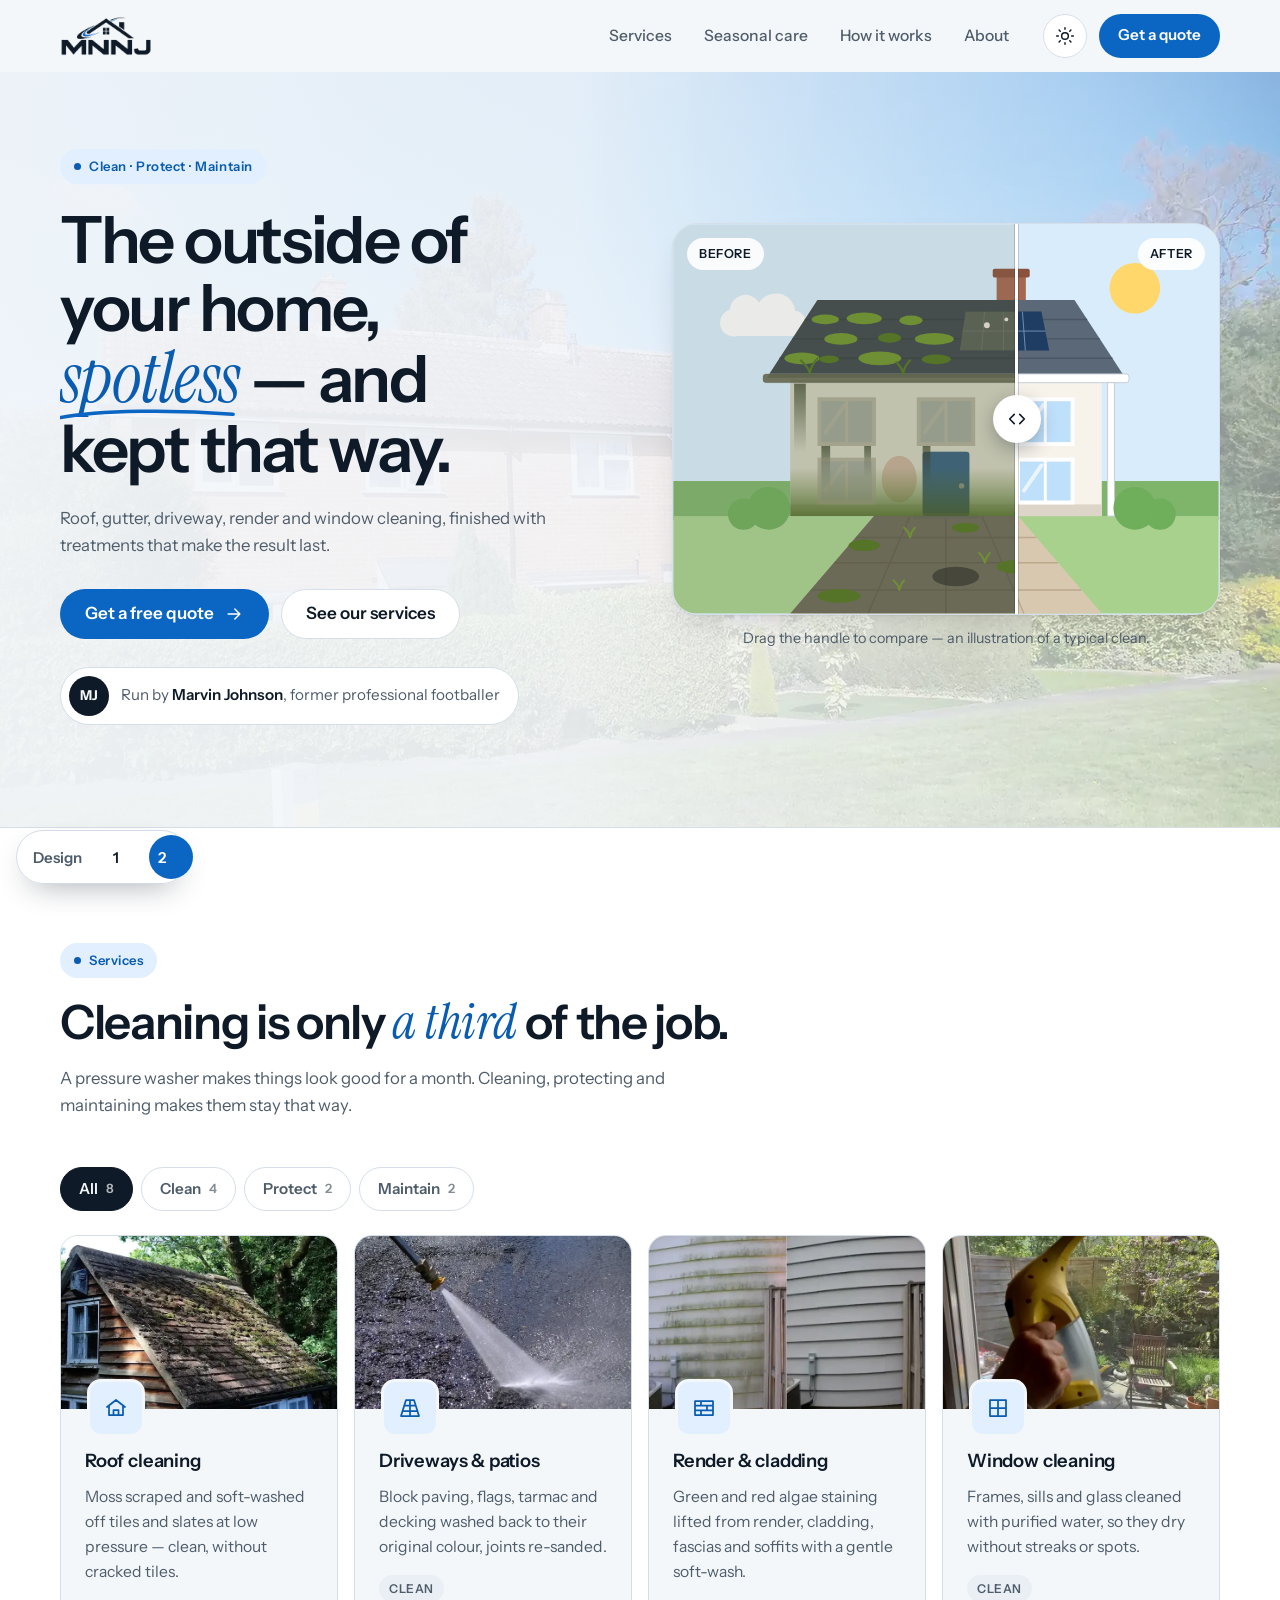
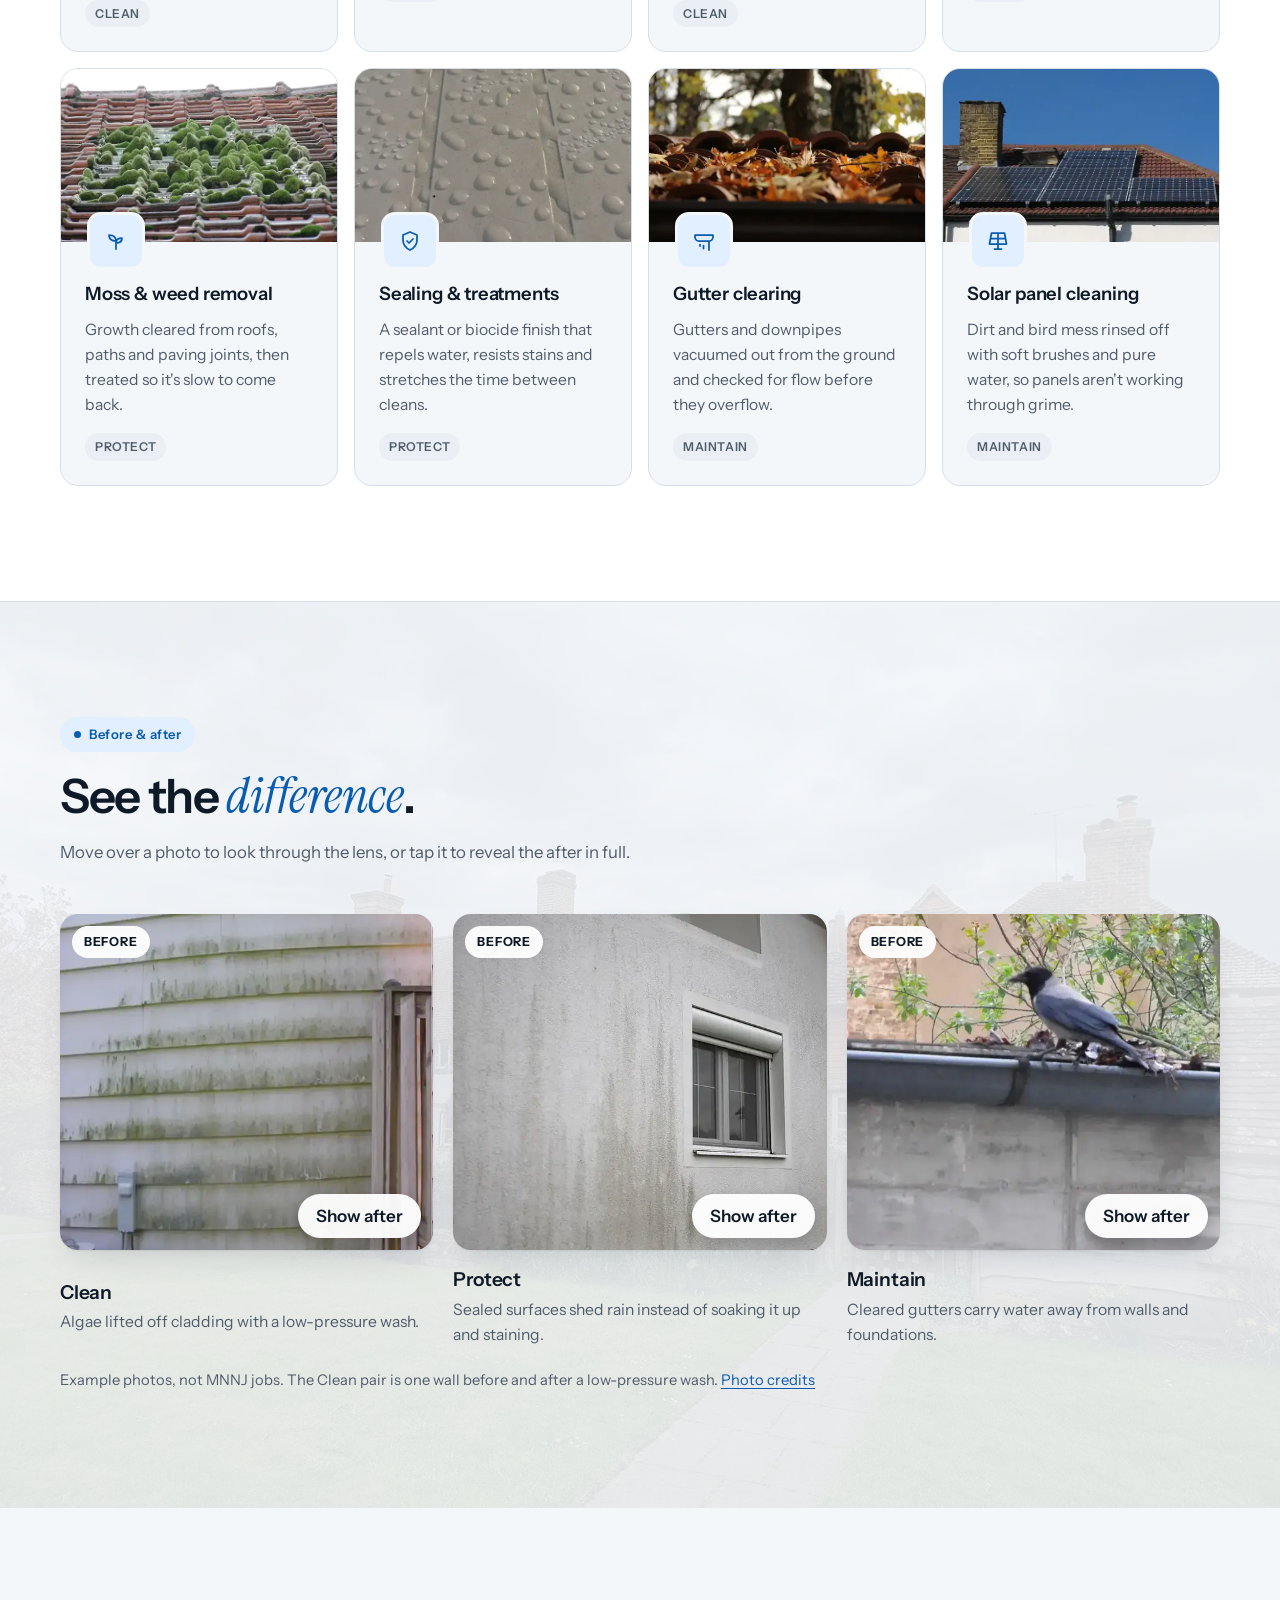
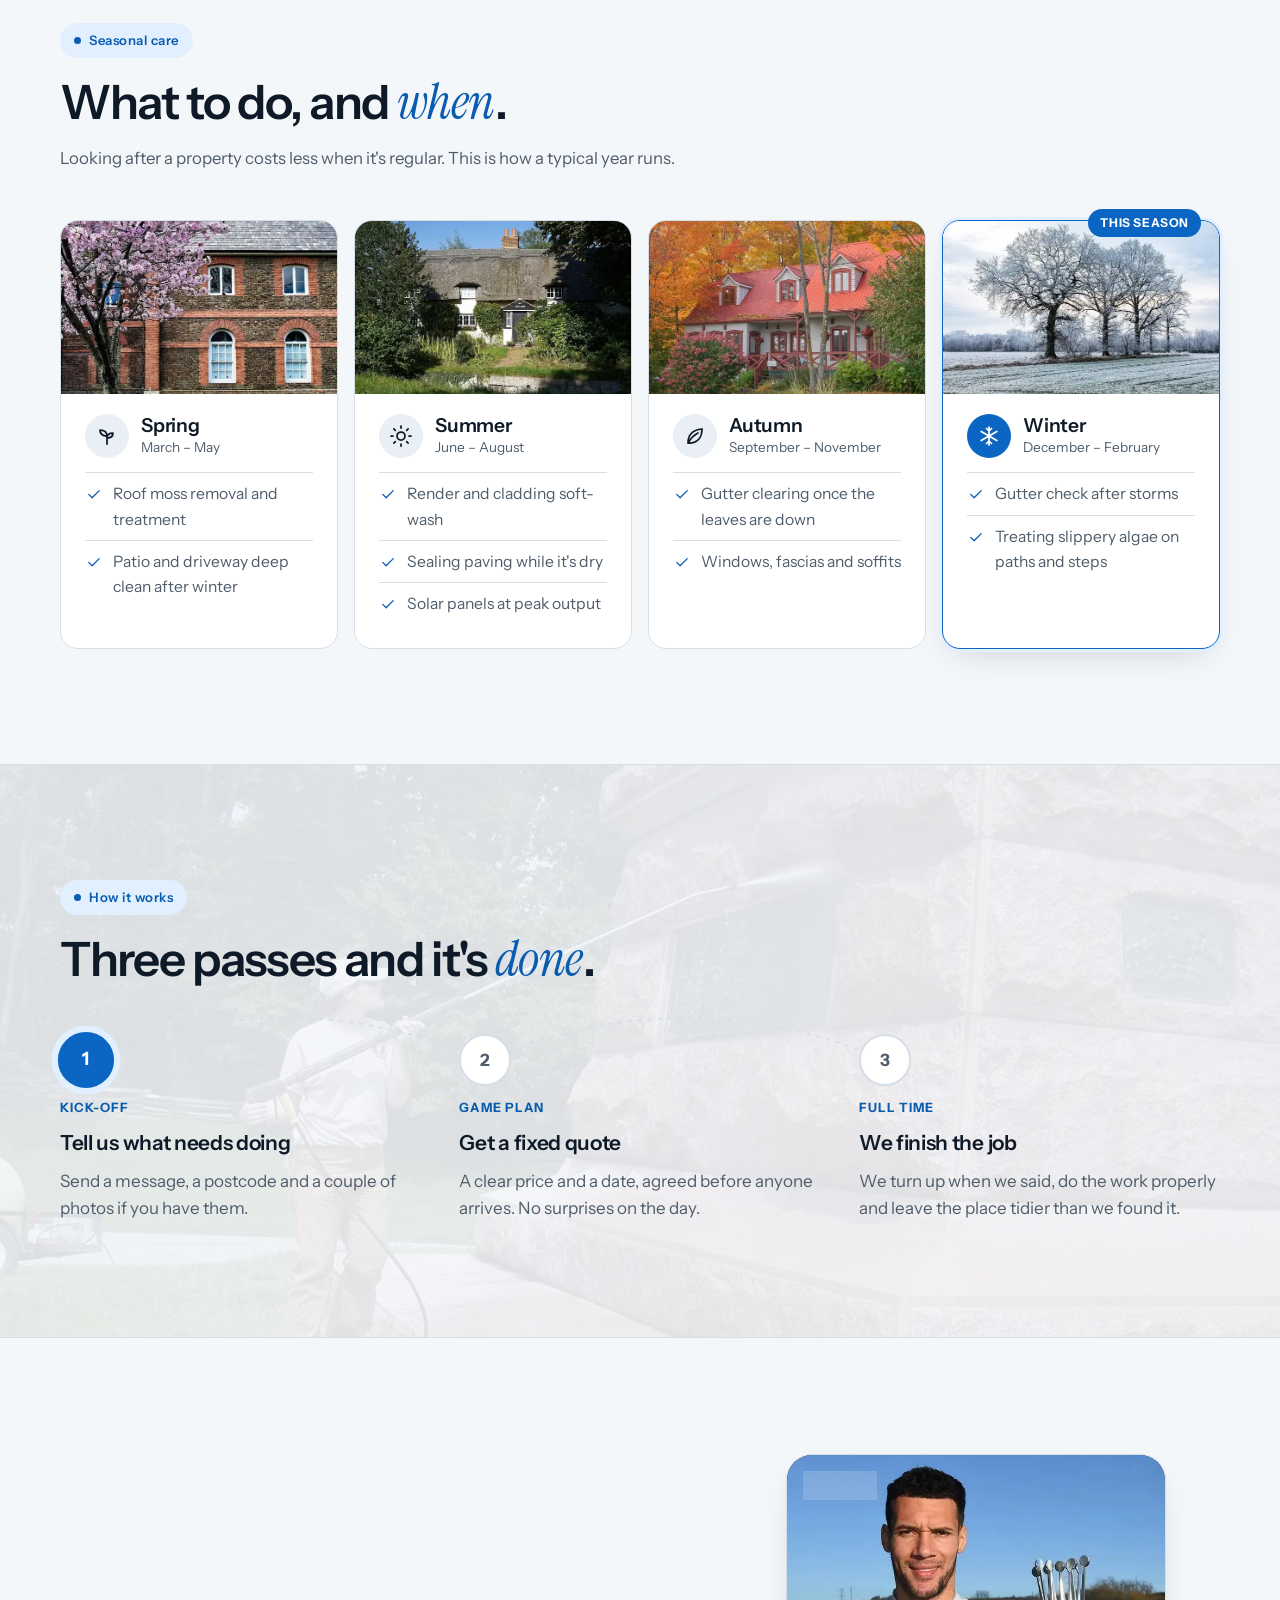
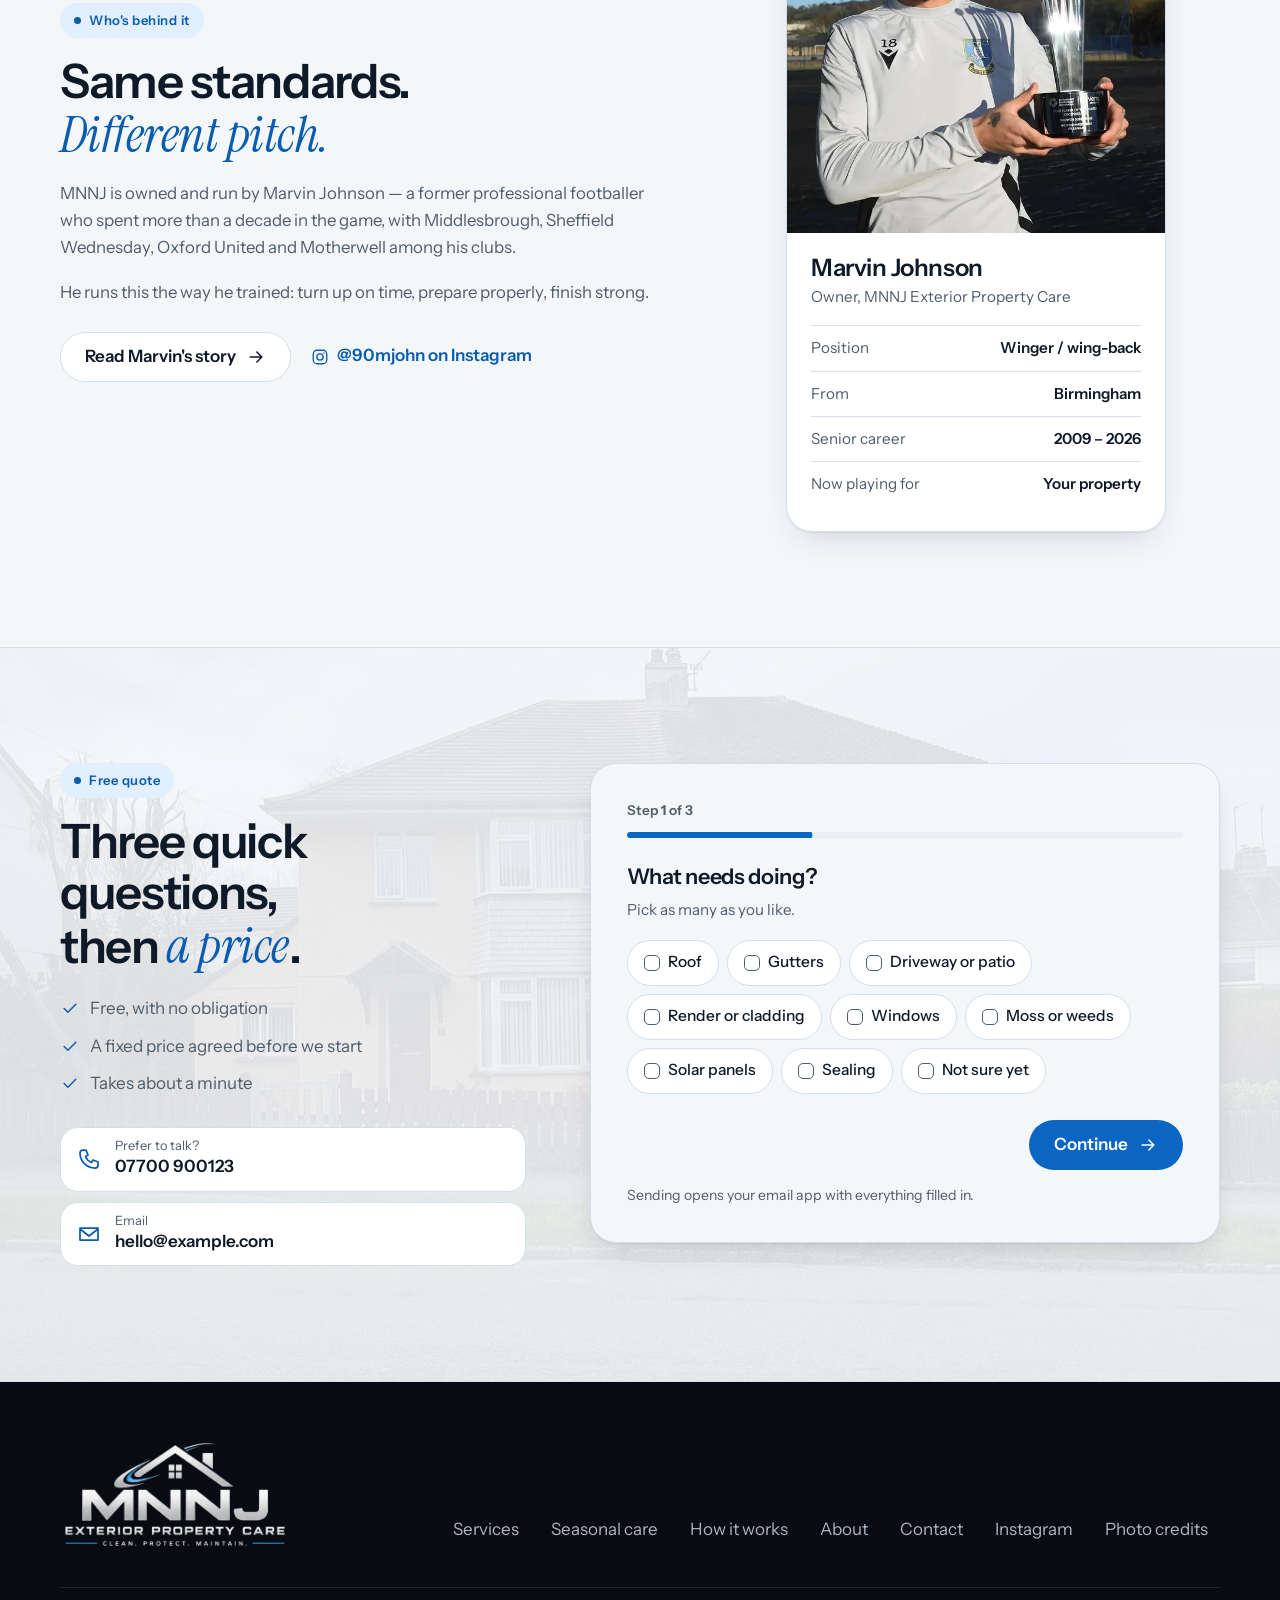
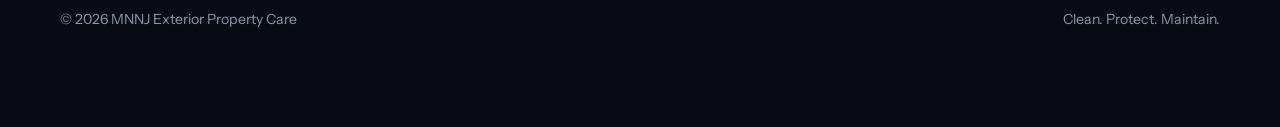
==== v2/index.html @ 3efb6854 "Light redesign, second design, real photos and faster loading - Design 1 reworked to a light theme w" ====
<!doctype html>
<html lang="en-GB" data-theme="light">
<head>
  <meta charset="utf-8">
  <meta name="viewport" content="width=device-width, initial-scale=1">
  <title>MNNJ Exterior Property Care — Clean. Protect. Maintain.</title>
  <meta name="description" content="Roof, gutter, driveway, render and window cleaning, finished with treatments that make the result last. Owned and run by former professional footballer Marvin Johnson.">
  <meta name="theme-color" content="#f4f7fa">
  <link rel="icon" href="../assets/img/favicon.png">
  <!-- Light by default; a saved choice is applied before first paint so the page never flashes the wrong theme. -->
  <script>(function(){var d=document.documentElement,t='light';try{t=localStorage.getItem('mnnj-theme')||'light'}catch(e){}d.dataset.theme=t;d.classList.add('js')})()</script>
  <link rel="preconnect" href="https://fonts.googleapis.com">
  <link rel="preconnect" href="https://fonts.gstatic.com" crossorigin>
  <link href="https://fonts.googleapis.com/css2?family=Instrument+Sans:wght@400..700&family=Instrument+Serif:ital@1&display=swap" rel="stylesheet">
  <link rel="stylesheet" href="assets/css/style.css">
</head>
<body>
  <!-- PLACEHOLDERS to replace before launch: phone 07700 900123, email hello@example.com -->
  <svg width="0" height="0" style="position:absolute" aria-hidden="true">
    <symbol id="i-roof" viewBox="0 0 24 24"><path d="M3 11 12 4l9 7M5 10v9h14v-9M9.5 19v-5h5v5"/></symbol>
    <symbol id="i-sprout" viewBox="0 0 24 24"><path d="M12 20v-8M12 12c0-4-3-6-7-6 0 4 3 6 7 6ZM12 14c0-3 2-5 6-5 0 3-2 5-6 5Z"/></symbol>
    <symbol id="i-gutter" viewBox="0 0 24 24"><path d="M3 6h18v2a4 4 0 0 1-4 4H7a4 4 0 0 1-4-4V6ZM17 12v9M8 15.5v1.5M11.5 16.500v3"/></symbol>
    <symbol id="i-window" viewBox="0 0 24 24"><path d="M4 4h16v16H4zM12 4v16M4 12h16"/></symbol>
    <symbol id="i-wall" viewBox="0 0 24 24"><path d="M3 5h18v14H3zM3 9.700h18M3 14.300h18M9 5v4.700M15 9.700v4.600M9 14.300V19"/></symbol>
    <symbol id="i-solar" viewBox="0 0 24 24"><path d="M5.500 4h13l2 11h-17l2-11ZM4.500 9.500h15M12 4v11M12 15v5M8.500 20h7"/></symbol>
    <symbol id="i-drive" viewBox="0 0 24 24"><path d="M8 4h8l5 16H3L8 4ZM6.400 9.500h11.200M4.700 15h14.600M12 4v16"/></symbol>
    <symbol id="i-shield" viewBox="0 0 24 24"><path d="M12 3 5 6v5c0 4.500 3 8.200 7 10 4-1.800 7-5.500 7-10V6l-7-3ZM9 12l2 2 4-4"/></symbol>
    <symbol id="i-sun" viewBox="0 0 24 24"><circle cx="12" cy="12" r="4"/><path d="M12 2v2M12 20v2M4.900 4.900l1.400 1.400M17.700 17.700l1.400 1.400M2 12h2M20 12h2M4.900 19.100l1.400-1.400M17.700 6.300l1.400-1.400"/></symbol>
    <symbol id="i-moon" viewBox="0 0 24 24"><path d="M20 14.500A8 8 0 0 1 9.500 4 8 8 0 1 0 20 14.500Z"/></symbol>
    <symbol id="i-leaf" viewBox="0 0 24 24"><path d="M5 19C5 11 10 6 19 5c0 9-5 14-13 14M5 19c3-5 6-8 10-10"/></symbol>
    <symbol id="i-snow" viewBox="0 0 24 24"><path d="M12 3v18M4.200 7.500l15.600 9M19.800 7.500l-15.600 9M9.500 4.500 12 7l2.500-2.500M9.500 19.500 12 17l2.500 2.500"/></symbol>
    <symbol id="i-check" viewBox="0 0 24 24"><path d="M5 12.500l4.500 4.500L19 7.500"/></symbol>
    <symbol id="i-arrow" viewBox="0 0 24 24"><path d="M5 12h14M13 6l6 6-6 6"/></symbol>
    <symbol id="i-back" viewBox="0 0 24 24"><path d="M19 12H5M11 6l-6 6 6 6"/></symbol>
    <symbol id="i-drag" viewBox="0 0 24 24"><path d="M9 7l-5 5 5 5M15 7l5 5-5 5"/></symbol>
    <symbol id="i-phone" viewBox="0 0 24 24"><path d="M6 3h3l2 5-2.500 1.500a11 11 0 0 0 6 6L16 13l5 2v3a3 3 0 0 1-3 3A15 15 0 0 1 3 6a3 3 0 0 1 3-3Z"/></symbol>
    <symbol id="i-mail" viewBox="0 0 24 24"><path d="M3 6h18v12H3zM3 7l9 7 9-7"/></symbol>
    <symbol id="i-ig" viewBox="0 0 24 24"><rect x="3" y="3" width="18" height="18" rx="5"/><circle cx="12" cy="12" r="4.200"/><path d="M17.300 6.700h.01"/></symbol>
    <symbol id="i-menu" viewBox="0 0 24 24"><path d="M4 7h16M4 12h16M4 17h16"/></symbol>
  </svg>

  <a class="skip" href="#main">Skip to content</a>

  <header class="nav" id="nav">
    <div class="wrap nav__in">
      <a class="nav__brand" href="index.html" aria-label="MNNJ Exterior Property Care — home">
        <img decoding="async" class="logo--light" src="../assets/img/logo-mark-ink.webp" alt="" width="240" height="104">
        <img decoding="async" class="logo--dark" src="../assets/img/logo-mark.webp" alt="" width="240" height="104">
      </a>
      <nav class="nav__links" id="menu" aria-label="Primary">
        <a href="#services">Services</a>
        <a href="#seasons">Seasonal care</a>
        <a href="#process">How it works</a>
        <a href="about.html">About</a>
      </nav>
      <button class="iconbtn theme" type="button" id="theme" aria-pressed="false" aria-label="Dark theme">
        <svg class="icon icon--sun"><use href="#i-sun"/></svg>
        <svg class="icon icon--moon"><use href="#i-moon"/></svg>
      </button>
      <a class="btn btn--sm nav__cta" href="#quote">Get a quote</a>
      <button class="iconbtn nav__toggle" type="button" aria-expanded="false" aria-controls="menu" aria-label="Menu"><svg class="icon"><use href="#i-menu"/></svg></button>
    </div>
  </header>

  <main id="main">

    <!-- HERO -->
    <section class="hero has-photo has-photo--side" data-photo="../assets/img/photos/bg-terrace.webp">
      <div class="wrap hero__in">
        <div>
          <p class="eyebrow">Clean · Protect · Maintain</p>
          <h1>
            <span class="rise" style="--i:0"><span>The outside of</span></span>
            <span class="rise" style="--i:1"><span>your home,</span></span>
            <span class="rise" style="--i:2"><span><em class="swoosh">spotless<svg viewBox="0 0 200 20" preserveAspectRatio="none" aria-hidden="true"><path pathLength="1" d="M3 14C50 3 130 2 197 9"/></svg></em> — and</span></span>
            <span class="rise" style="--i:3"><span>kept that way.</span></span>
          </h1>
          <p class="lead">Roof, gutter, driveway, render and window cleaning, finished with treatments that make the result last.</p>
          <div class="hero__cta">
            <a class="btn" href="#quote">Get a free quote <svg class="icon icon--go"><use href="#i-arrow"/></svg></a>
            <a class="btn btn--ghost" href="#services">See our services</a>
          </div>
          <a class="ownerchip" href="about.html">
            <span class="avatar" aria-hidden="true">MJ</span>
            <span>Run by <b>Marvin Johnson</b>, former professional footballer</span>
          </a>
        </div>

        <figure class="cmp" style="margin:0">
          <div class="cmp__stage" id="cmp">
            <!-- after: the clean house -->
            <svg viewBox="0 0 560 400" aria-hidden="true">
              <rect width="560" height="400" fill="var(--sky)"/>
              <circle cx="474" cy="66" r="26" fill="var(--sun)"/>
              <path d="M58 88a16 16 0 0 1 30-7 20 20 0 0 1 37 8 13 13 0 0 1-3 26H66a14 14 0 0 1-8-27Z" fill="var(--cloud)"/>
              <rect y="264" width="560" height="40" fill="var(--hedge)"/>
              <rect y="300" width="560" height="100" fill="var(--lawn)"/>
              <path d="M206 300H354l86 100H120Z" fill="#d8c8b0"/>
              <path d="M187 322H373M165 348H395M141 376H419M243 300l-43 100M280 300v100M317 300l43 100" fill="none" stroke="#bda98c" stroke-width="1.500"/>
              <rect x="332" y="52" width="30" height="34" fill="#a5674f"/><rect x="328" y="46" width="38" height="9" rx="2" fill="#8a523d"/>
              <path d="M96 158 148 78H412l52 80Z" fill="#5b6877"/>
              <path d="M135 98H425M122 118H438M109 138H451" fill="none" stroke="#4a5664" stroke-width="1.500"/>
              <path d="M300 90h78l8 40H294Z" fill="#1f3d63"/>
              <path d="M339 90v40M297 110h85M319.500 90l-3 40M358.500 90l3 40" fill="none" stroke="#6d8fb8"/>
              <rect x="120" y="160" width="320" height="140" fill="#f7f3eb"/>
              <rect x="120" y="288" width="320" height="12" fill="#ddd6c8"/>
              <rect x="92" y="154" width="376" height="9" rx="3" fill="#fff" stroke="#c4cdd6"/>
              <rect x="446" y="163" width="7" height="137" fill="#fff" stroke="#c4cdd6"/>
              <g fill="#bfe0fb" stroke="#fff" stroke-width="4">
                <rect x="150" y="180" width="56" height="46"/><rect x="252" y="180" width="56" height="46"/><rect x="354" y="180" width="56" height="46"/>
                <rect x="150" y="242" width="56" height="44"/><rect x="354" y="242" width="56" height="44"/>
              </g>
              <path d="M178 180v46M280 180v46M382 180v46M178 242v44M382 242v44" stroke="#fff" stroke-width="3"/>
              <path d="M156 214l20-28M258 214l20-28M360 214l20-28M156 274l18-26M360 274l18-26" stroke="#fff" stroke-width="4" stroke-linecap="round" opacity=".7"/>
              <rect x="256" y="234" width="48" height="66" rx="3" fill="#0a66c2"/><circle cx="296" cy="269" r="2.800" fill="#fff"/>
              <rect x="246" y="297" width="68" height="6" rx="2" fill="#c8bfae"/>
              <g fill="#6fae5a"><circle cx="98" cy="292" r="22"/><circle cx="72" cy="298" r="16"/><circle cx="474" cy="292" r="22"/><circle cx="500" cy="298" r="16"/></g>
            </svg>

            <!-- before: the same house under a layer of moss, algae and grime -->
            <div class="cmp__before">
              <svg viewBox="0 0 560 400" aria-hidden="true">
                <defs>
                  <linearGradient id="g-streak" x1="0" y1="0" x2="0" y2="1"><stop offset="0" stop-color="#3f4a2e" stop-opacity=".75"/><stop offset="1" stop-color="#3f4a2e" stop-opacity="0"/></linearGradient>
                  <linearGradient id="g-algae" x1="0" y1="0" x2="0" y2="1"><stop offset="0" stop-color="#5d7a33" stop-opacity="0"/><stop offset="1" stop-color="#4f6a2a" stop-opacity=".85"/></linearGradient>
                </defs>
                <rect width="560" height="400" fill="#6b705c" opacity=".14"/>
                <path d="M96 158 148 78H412l52 80Z" fill="#2f3526" opacity=".5"/>
                <g fill="#6f8f35">
                  <ellipse cx="156" cy="98" rx="14" ry="5"/><ellipse cx="196" cy="97" rx="18" ry="6"/><ellipse cx="244" cy="99" rx="12" ry="5"/>
                  <ellipse cx="172" cy="118" rx="17" ry="6"/><ellipse cx="268" cy="118" rx="20" ry="6"/><ellipse cx="408" cy="118" rx="16" ry="6"/>
                  <ellipse cx="132" cy="138" rx="18" ry="6"/><ellipse cx="212" cy="138" rx="22" ry="7"/><ellipse cx="428" cy="138" rx="20" ry="7"/>
                </g>
                <g fill="#557428">
                  <ellipse cx="222" cy="117" rx="12" ry="5"/><ellipse cx="270" cy="139" rx="15" ry="5"/><ellipse cx="404" cy="97" rx="10" ry="4"/>
                  <ellipse cx="160" cy="139" rx="10" ry="4"/><ellipse cx="400" cy="140" rx="9" ry="4"/>
                </g>
                <path d="M300 90h78l8 40H294Z" fill="#7a7a5e" opacity=".6"/>
                <g fill="#e8e6d8" opacity=".85"><circle cx="322" cy="104" r="3"/><circle cx="356" cy="118" r="2.500"/><circle cx="342" cy="98" r="2"/></g>
                <rect x="120" y="160" width="320" height="140" fill="#8a8f6a" opacity=".38"/>
                <g fill="url(#g-streak)">
                  <rect x="152" y="228" width="9" height="46"/><rect x="196" y="228" width="7" height="34"/><rect x="256" y="228" width="8" height="40"/>
                  <rect x="356" y="228" width="9" height="44"/><rect x="402" y="228" width="7" height="30"/><rect x="124" y="164" width="12" height="70"/><rect x="424" y="164" width="12" height="90"/>
                </g>
                <ellipse cx="418" cy="206" rx="18" ry="34" fill="#9b5a3c" opacity=".35"/>
                <ellipse cx="232" cy="262" rx="18" ry="24" fill="#9b5a3c" opacity=".28"/>
                <rect x="120" y="250" width="320" height="50" fill="url(#g-algae)"/>
                <g fill="#8c8a70" opacity=".6">
                  <rect x="148" y="178" width="60" height="50"/><rect x="250" y="178" width="60" height="50"/><rect x="352" y="178" width="60" height="50"/>
                  <rect x="148" y="240" width="60" height="48"/><rect x="352" y="240" width="60" height="48"/>
                </g>
                <rect x="256" y="234" width="48" height="66" rx="3" fill="#3b3f35" opacity=".35"/>
                <rect x="92" y="154" width="376" height="9" rx="3" fill="#5a5f45" opacity=".85"/>
                <rect x="446" y="163" width="7" height="137" fill="#6b705c" opacity=".7"/>
                <path d="M140 154c-1-8-6-10-9-14M140 154c1-9 5-12 8-16M236 154c-1-7-5-9-7-12M236 154c1-8 4-10 7-14M372 154c-1-8-5-10-8-13M372 154c1-7 4-9 6-12M420 154c0-6 3-8 5-11" fill="none" stroke="#557428" stroke-width="2.200" stroke-linecap="round"/>
                <path d="M206 300H354l86 100H120Z" fill="#3b4030" opacity=".66"/>
                <g fill="#557428"><ellipse cx="196" cy="330" rx="16" ry="6"/><ellipse cx="352" cy="352" rx="20" ry="7"/><ellipse cx="170" cy="382" rx="22" ry="7"/><ellipse cx="398" cy="388" rx="18" ry="6"/><ellipse cx="300" cy="312" rx="14" ry="5"/></g>
                <ellipse cx="290" cy="362" rx="24" ry="10" fill="#1d1d1b" opacity=".45"/>
                <path d="M243 322c-1-6-4-8-6-10M243 322c1-6 3-8 5-10M320 348c-1-6-4-8-6-10M320 348c1-6 3-8 5-10M232 376c-1-6-4-8-6-10M232 376c1-6 3-8 5-10M372 376c-1-6-4-8-6-10M372 376c1-6 3-8 5-10" fill="none" stroke="#6f8f35" stroke-width="2" stroke-linecap="round"/>
              </svg>
            </div>

            <span class="cmp__tag cmp__tag--before" aria-hidden="true">Before</span>
            <span class="cmp__tag cmp__tag--after" aria-hidden="true">After</span>
            <input class="cmp__range" type="range" min="0" max="100" step="0.1" value="50" aria-label="Before and after: move the slider to compare">
            <div class="cmp__handle" aria-hidden="true"><span class="cmp__knob"><svg class="icon"><use href="#i-drag"/></svg></span></div>
          </div>
          <figcaption class="cmp__cap">Drag the handle to compare — an illustration of a typical clean.</figcaption>
        </figure>
      </div>
    </section>

    <!-- SERVICES -->
    <section class="section section--tint" id="services">
      <div class="wrap">
        <div class="section__head" data-reveal>
          <p class="eyebrow">Services</p>
          <h2 class="h2">Cleaning is only <em>a third</em> of the job.</h2>
          <p class="lead">A pressure washer makes things look good for a month. Cleaning, protecting and maintaining makes them stay that way.</p>
        </div>

        <div class="chips" role="group" aria-label="Filter services" data-reveal>
          <button class="chip" type="button" data-filter="all" aria-pressed="true">All <small>8</small></button>
          <button class="chip" type="button" data-filter="clean" aria-pressed="false">Clean <small>4</small></button>
          <button class="chip" type="button" data-filter="protect" aria-pressed="false">Protect <small>2</small></button>
          <button class="chip" type="button" data-filter="maintain" aria-pressed="false">Maintain <small>2</small></button>
        </div>

        <ul class="cards" id="cards">
          <li class="card" data-pillar="clean" style="--vt:svc-1" data-reveal>
            <div class="card__media"><img decoding="async" src="../assets/img/photos/svc-roof.webp" alt="Moss-covered roof tiles on a cottage" width="720" height="480" loading="lazy"></div>
            <span class="card__icon"><svg class="icon"><use href="#i-roof"/></svg></span>
            <h3>Roof cleaning</h3>
            <p>Moss scraped and soft-washed off tiles and slates at low pressure — clean, without cracked tiles.</p>
            <span class="card__tag">Clean</span>
          </li>
          <li class="card" data-pillar="clean" style="--vt:svc-2;--d:1" data-reveal>
            <div class="card__media"><img decoding="async" src="../assets/img/photos/svc-drive.webp" alt="Pressure washing a dark tarmac surface" width="720" height="480" loading="lazy"></div>
            <span class="card__icon"><svg class="icon"><use href="#i-drive"/></svg></span>
            <h3>Driveways &amp; patios</h3>
            <p>Block paving, flags, tarmac and decking washed back to their original colour, joints re-sanded.</p>
            <span class="card__tag">Clean</span>
          </li>
          <li class="card" data-pillar="clean" style="--vt:svc-3;--d:2" data-reveal>
            <div class="card__media"><img decoding="async" src="../assets/img/photos/svc-render.webp" alt="Cladding half cleaned: algae on one side, the clean finish on the other" width="720" height="480" loading="lazy"></div>
            <span class="card__icon"><svg class="icon"><use href="#i-wall"/></svg></span>
            <h3>Render &amp; cladding</h3>
            <p>Green and red algae staining lifted from render, cladding, fascias and soffits with a gentle soft-wash.</p>
            <span class="card__tag">Clean</span>
          </li>
          <li class="card" data-pillar="clean" style="--vt:svc-4;--d:3" data-reveal>
            <div class="card__media"><img decoding="async" src="../assets/img/photos/svc-window.webp" alt="Cleaning a window with a squeegee vacuum" width="720" height="480" loading="lazy"></div>
            <span class="card__icon"><svg class="icon"><use href="#i-window"/></svg></span>
            <h3>Window cleaning</h3>
            <p>Frames, sills and glass cleaned with purified water, so they dry without streaks or spots.</p>
            <span class="card__tag">Clean</span>
          </li>
          <li class="card" data-pillar="protect" style="--vt:svc-5" data-reveal>
            <div class="card__media"><img decoding="async" src="../assets/img/photos/svc-moss.webp" alt="Clumps of moss growing between roof tiles" width="720" height="480" loading="lazy"></div>
            <span class="card__icon"><svg class="icon"><use href="#i-sprout"/></svg></span>
            <h3>Moss &amp; weed removal</h3>
            <p>Growth cleared from roofs, paths and paving joints, then treated so it's slow to come back.</p>
            <span class="card__tag">Protect</span>
          </li>
          <li class="card" data-pillar="protect" style="--vt:svc-6;--d:1" data-reveal>
            <div class="card__media"><img decoding="async" src="../assets/img/photos/svc-seal.webp" alt="Water beading on a protected surface" width="720" height="480" loading="lazy"></div>
            <span class="card__icon"><svg class="icon"><use href="#i-shield"/></svg></span>
            <h3>Sealing &amp; treatments</h3>
            <p>A sealant or biocide finish that repels water, resists stains and stretches the time between cleans.</p>
            <span class="card__tag">Protect</span>
          </li>
          <li class="card" data-pillar="maintain" style="--vt:svc-7;--d:2" data-reveal>
            <div class="card__media"><img decoding="async" src="../assets/img/photos/svc-gutter.webp" alt="Autumn leaves collected along a roof edge and gutter" width="720" height="480" loading="lazy"></div>
            <span class="card__icon"><svg class="icon"><use href="#i-gutter"/></svg></span>
            <h3>Gutter clearing</h3>
            <p>Gutters and downpipes vacuumed out from the ground and checked for flow before they overflow.</p>
            <span class="card__tag">Maintain</span>
          </li>
          <li class="card" data-pillar="maintain" style="--vt:svc-8;--d:3" data-reveal>
            <div class="card__media"><img decoding="async" src="../assets/img/photos/svc-solar.webp" alt="Solar panels on a tiled house roof" width="720" height="480" loading="lazy"></div>
            <span class="card__icon"><svg class="icon"><use href="#i-solar"/></svg></span>
            <h3>Solar panel cleaning</h3>
            <p>Dirt and bird mess rinsed off with soft brushes and pure water, so panels aren't working through grime.</p>
            <span class="card__tag">Maintain</span>
          </li>
        </ul>
      </div>
    </section>

    <!-- BEFORE & AFTER -->
    <section class="section has-photo" id="results" data-photo="../assets/img/photos/bg-cottages.webp">
      <div class="wrap">
        <div class="section__head" data-reveal>
          <p class="eyebrow">Before &amp; after</p>
          <h2 class="h2">See the <em>difference</em>.</h2>
          <p class="lead">Move over a photo to look through the lens, or tap it to reveal the after in full.</p>
        </div>
        <div class="lenses">
          <figure class="lens-card" style="--d:0" data-reveal>
            <div class="lens" data-lens>
              <img decoding="async" src="../assets/img/photos/clean-before.webp" alt="Before: white cladding streaked with green algae" width="700" height="700" loading="lazy">
              <div class="lens__after"><img decoding="async" src="../assets/img/photos/clean-after.webp" alt="After: the same cladding after a low-pressure wash" width="700" height="700" loading="lazy"></div>
              <span class="lens__tag" aria-hidden="true">Before</span>
              <button class="lens__btn" type="button" aria-pressed="false">Show after</button>
            </div>
            <figcaption><b>Clean</b>Algae lifted off cladding with a low-pressure wash.</figcaption>
          </figure>
          <figure class="lens-card" style="--d:1" data-reveal>
            <div class="lens" data-lens>
              <img decoding="async" src="../assets/img/photos/protect-before.webp" alt="Before: unprotected render stained by rain run-off" width="700" height="700" loading="lazy">
              <div class="lens__after"><img decoding="async" src="../assets/img/photos/protect-after.webp" alt="After: a sealed surface where rain beads and runs off" width="700" height="700" loading="lazy"></div>
              <span class="lens__tag" aria-hidden="true">Before</span>
              <button class="lens__btn" type="button" aria-pressed="false">Show after</button>
            </div>
            <figcaption><b>Protect</b>Sealed surfaces shed rain instead of soaking it up and staining.</figcaption>
          </figure>
          <figure class="lens-card" style="--d:2" data-reveal>
            <div class="lens" data-lens>
              <img decoding="async" src="../assets/img/photos/maintain-before.webp" alt="Before: a gutter overgrown with plants and debris" width="700" height="700" loading="lazy">
              <div class="lens__after"><img decoding="async" src="../assets/img/photos/maintain-after.webp" alt="After: a clear gutter and downpipe carrying water away" width="700" height="700" loading="lazy"></div>
              <span class="lens__tag" aria-hidden="true">Before</span>
              <button class="lens__btn" type="button" aria-pressed="false">Show after</button>
            </div>
            <figcaption><b>Maintain</b>Cleared gutters carry water away from walls and foundations.</figcaption>
          </figure>
        </div>
        <p class="photo-note" data-reveal>Example photos, not MNNJ jobs. The Clean pair is one wall before and after a low-pressure wash. <a href="../credits.html">Photo credits</a></p>
      </div>
    </section>

    <!-- SEASONS -->
    <section class="section" id="seasons">
      <div class="wrap">
        <div class="section__head" data-reveal>
          <p class="eyebrow">Seasonal care</p>
          <h2 class="h2">What to do, and <em>when</em>.</h2>
          <p class="lead">Looking after a property costs less when it's regular. This is how a typical year runs.</p>
        </div>

        <ul class="seasons">
          <li class="season" data-months="2,3,4" data-reveal>
            <div class="season__media"><img decoding="async" src="../assets/img/photos/season-spring.webp" alt="Cherry blossom in front of a red-brick house in spring" width="900" height="600" loading="lazy"></div>
            <span class="season__now">This season</span>
            <div class="season__top"><span class="season__icon"><svg class="icon"><use href="#i-sprout"/></svg></span><div><h3>Spring</h3><p class="season__months">March – May</p></div></div>
            <ul>
              <li><svg class="icon"><use href="#i-check"/></svg>Roof moss removal and treatment</li>
              <li><svg class="icon"><use href="#i-check"/></svg>Patio and driveway deep clean after winter</li>
            </ul>
          </li>
          <li class="season" data-months="5,6,7" style="--d:1" data-reveal>
            <div class="season__media"><img decoding="async" src="../assets/img/photos/season-summer.webp" alt="A thatched cottage behind a green summer garden" width="900" height="600" loading="lazy"></div>
            <span class="season__now">This season</span>
            <div class="season__top"><span class="season__icon"><svg class="icon"><use href="#i-sun"/></svg></span><div><h3>Summer</h3><p class="season__months">June – August</p></div></div>
            <ul>
              <li><svg class="icon"><use href="#i-check"/></svg>Render and cladding soft-wash</li>
              <li><svg class="icon"><use href="#i-check"/></svg>Sealing paving while it's dry</li>
              <li><svg class="icon"><use href="#i-check"/></svg>Solar panels at peak output</li>
            </ul>
          </li>
          <li class="season" data-months="8,9,10" style="--d:2" data-reveal>
            <div class="season__media"><img decoding="async" src="../assets/img/photos/season-autumn.webp" alt="A red-roofed house among orange autumn trees" width="900" height="600" loading="lazy"></div>
            <span class="season__now">This season</span>
            <div class="season__top"><span class="season__icon"><svg class="icon"><use href="#i-leaf"/></svg></span><div><h3>Autumn</h3><p class="season__months">September – November</p></div></div>
            <ul>
              <li><svg class="icon"><use href="#i-check"/></svg>Gutter clearing once the leaves are down</li>
              <li><svg class="icon"><use href="#i-check"/></svg>Windows, fascias and soffits</li>
            </ul>
          </li>
          <li class="season" data-months="11,0,1" style="--d:3" data-reveal>
            <div class="season__media"><img decoding="async" src="../assets/img/photos/season-winter.webp" alt="Frost-covered trees in a field in winter" width="900" height="600" loading="lazy"></div>
            <span class="season__now">This season</span>
            <div class="season__top"><span class="season__icon"><svg class="icon"><use href="#i-snow"/></svg></span><div><h3>Winter</h3><p class="season__months">December – February</p></div></div>
            <ul>
              <li><svg class="icon"><use href="#i-check"/></svg>Gutter check after storms</li>
              <li><svg class="icon"><use href="#i-check"/></svg>Treating slippery algae on paths and steps</li>
            </ul>
          </li>
        </ul>
      </div>
    </section>

    <!-- PROCESS -->
    <section class="section section--tint has-photo" id="process" data-photo="../assets/img/photos/bg-washing.webp">
      <div class="wrap">
        <div class="section__head" data-reveal>
          <p class="eyebrow">How it works</p>
          <h2 class="h2">Three passes and it's <em>done</em>.</h2>
        </div>
        <div class="passes" id="passes">
          <svg class="passes__arc" aria-hidden="true"><path d=""/><circle class="passes__ball" r="7"/></svg>
          <ol class="steps">
            <li class="step">
              <span class="step__n">1</span>
              <span class="step__k">Kick-off</span>
              <h3>Tell us what needs doing</h3>
              <p>Send a message, a postcode and a couple of photos if you have them.</p>
            </li>
            <li class="step">
              <span class="step__n">2</span>
              <span class="step__k">Game plan</span>
              <h3>Get a fixed quote</h3>
              <p>A clear price and a date, agreed before anyone arrives. No surprises on the day.</p>
            </li>
            <li class="step">
              <span class="step__n">3</span>
              <span class="step__k">Full time</span>
              <h3>We finish the job</h3>
              <p>We turn up when we said, do the work properly and leave the place tidier than we found it.</p>
            </li>
          </ol>
        </div>
      </div>
    </section>

    <!-- OWNER -->
    <section class="section" id="owner">
      <div class="wrap owner">
        <div class="owner__copy" data-reveal>
          <p class="eyebrow">Who's behind it</p>
          <h2 class="h2">Same standards. <em>Different pitch.</em></h2>
          <p class="lead">MNNJ is owned and run by Marvin Johnson — a former professional footballer who spent more than a decade in the game, with Middlesbrough, Sheffield Wednesday, Oxford United and Motherwell among his clubs.</p>
          <p class="lead">He runs this the way he trained: turn up on time, prepare properly, finish strong.</p>
          <div class="owner__links">
            <a class="btn btn--ghost" href="about.html">Read Marvin's story <svg class="icon icon--go"><use href="#i-arrow"/></svg></a>
            <a class="tlink" href="https://www.instagram.com/90mjohn/" target="_blank" rel="noopener"><svg class="icon"><use href="#i-ig"/></svg><span>@90mjohn on Instagram</span></a>
          </div>
        </div>

        <div class="pcard-wrap" data-reveal>
          <article class="pcard" id="pcard">
            <div class="pcard__top">
              <svg viewBox="0 0 320 200" preserveAspectRatio="xMidYMid slice" aria-hidden="true"><rect x="14" y="14" width="292" height="172"/><path d="M160 14v172M14 58h44v84H14M306 58h-44v84h44"/><circle cx="160" cy="100" r="34"/></svg>
              <span class="pcard__mono" aria-hidden="true">MJ</span>
              <img decoding="async" src="../assets/img/marvin/award-square.webp" alt="Marvin Johnson with his PFA Fans' Player of the Month award at Sheffield Wednesday" width="878" height="878" loading="lazy" onerror="this.remove()">
              <span class="pcard__badge">Owner</span>
            </div>
            <div class="pcard__body">
              <div>
                <h3 class="pcard__name">Marvin Johnson</h3>
                <p class="pcard__role">Owner, MNNJ Exterior Property Care</p>
              </div>
              <dl>
                <div><dt>Position</dt><dd>Winger / wing-back</dd></div>
                <div><dt>From</dt><dd>Birmingham</dd></div>
                <div><dt>Senior career</dt><dd>2009 – 2026</dd></div>
                <div><dt>Now playing for</dt><dd>Your property</dd></div>
              </dl>
            </div>
          </article>
        </div>
      </div>
    </section>

    <!-- QUOTE -->
    <section class="section section--tint has-photo" id="quote" data-photo="../assets/img/photos/bg-street.webp">
      <div class="wrap quote">
        <div class="quote__copy" data-reveal>
          <p class="eyebrow">Free quote</p>
          <h2 class="h2">Three quick questions, then <em>a price</em>.</h2>
          <ul class="ticks">
            <li><svg class="icon"><use href="#i-check"/></svg>Free, with no obligation</li>
            <li><svg class="icon"><use href="#i-check"/></svg>A fixed price agreed before we start</li>
            <li><svg class="icon"><use href="#i-check"/></svg>Takes about a minute</li>
          </ul>
          <div class="contact">
            <a href="tel:+447700900123"><svg class="icon"><use href="#i-phone"/></svg><span><small>Prefer to talk?</small><b>07700 900123</b></span></a>
            <a href="mailto:hello@example.com"><svg class="icon"><use href="#i-mail"/></svg><span><small>Email</small><b>hello@example.com</b></span></a>
          </div>
        </div>

        <form class="form" id="quote-form" data-to="hello@example.com" action="mailto:hello@example.com" method="post" enctype="text/plain" novalidate data-reveal>
          <div class="form__progress">
            <p class="form__count" aria-live="polite">Step <b>1</b> of 3</p>
            <div class="form__bar" aria-hidden="true"><i></i></div>
          </div>

          <div class="fstep is-current" role="group" aria-labelledby="s1-title">
            <h3 class="fstep__title" id="s1-title" tabindex="-1">What needs doing?</h3>
            <p class="fstep__hint">Pick as many as you like.</p>
            <div class="opts">
              <label class="opt"><input type="checkbox" name="service" value="Roof cleaning"><span>Roof</span></label>
              <label class="opt"><input type="checkbox" name="service" value="Gutter clearing"><span>Gutters</span></label>
              <label class="opt"><input type="checkbox" name="service" value="Driveway &amp; patio cleaning"><span>Driveway or patio</span></label>
              <label class="opt"><input type="checkbox" name="service" value="Render &amp; cladding"><span>Render or cladding</span></label>
              <label class="opt"><input type="checkbox" name="service" value="Window cleaning"><span>Windows</span></label>
              <label class="opt"><input type="checkbox" name="service" value="Moss &amp; weed removal"><span>Moss or weeds</span></label>
              <label class="opt"><input type="checkbox" name="service" value="Solar panel cleaning"><span>Solar panels</span></label>
              <label class="opt"><input type="checkbox" name="service" value="Sealing &amp; treatments"><span>Sealing</span></label>
              <label class="opt"><input type="checkbox" name="service" value="Not sure — advise me"><span>Not sure yet</span></label>
            </div>
            <p class="err" id="s1-err" role="alert"></p>
          </div>

          <div class="fstep" role="group" aria-labelledby="s2-title">
            <h3 class="fstep__title" id="s2-title" tabindex="-1">Tell us about the property</h3>
            <div class="opts" role="radiogroup" aria-label="Property type">
              <label class="opt"><input type="radio" name="property" value="Terraced"><span>Terraced</span></label>
              <label class="opt"><input type="radio" name="property" value="Semi-detached"><span>Semi-detached</span></label>
              <label class="opt"><input type="radio" name="property" value="Detached"><span>Detached</span></label>
              <label class="opt"><input type="radio" name="property" value="Bungalow"><span>Bungalow</span></label>
              <label class="opt"><input type="radio" name="property" value="Commercial"><span>Commercial</span></label>
            </div>
            <div class="fields">
              <div class="field field--full">
                <label for="q-postcode">Postcode</label>
                <input id="q-postcode" name="postcode" autocomplete="postal-code" autocapitalize="characters" required aria-describedby="q-postcode-err">
                <p class="err" id="q-postcode-err" role="alert"></p>
              </div>
            </div>
          </div>

          <div class="fstep" role="group" aria-labelledby="s3-title">
            <h3 class="fstep__title" id="s3-title" tabindex="-1">How do we reach you?</h3>
            <div class="fields">
              <div class="field">
                <label for="q-name">Name</label>
                <input id="q-name" name="name" autocomplete="name" required aria-describedby="q-name-err">
                <p class="err" id="q-name-err" role="alert"></p>
              </div>
              <div class="field">
                <label for="q-phone">Phone</label>
                <input id="q-phone" name="phone" type="tel" inputmode="tel" autocomplete="tel" required aria-describedby="q-phone-err">
                <p class="err" id="q-phone-err" role="alert"></p>
              </div>
              <div class="field field--full">
                <label for="q-notes">Anything we should know? <small>(optional)</small></label>
                <textarea id="q-notes" name="notes" placeholder="Rough size, access, parking…"></textarea>
              </div>
            </div>
          </div>

          <div class="form__nav">
            <button class="btn btn--ghost" type="button" data-back hidden><svg class="icon"><use href="#i-back"/></svg>Back</button>
            <span></span>
            <button class="btn" type="button" data-next hidden>Continue <svg class="icon icon--go"><use href="#i-arrow"/></svg></button>
            <button class="btn" type="submit" data-send>Send my request</button>
          </div>
          <p class="form__note">Sending opens your email app with everything filled in.</p>

          <div class="form__done" hidden>
            <span class="card__icon"><svg class="icon"><use href="#i-check"/></svg></span>
            <h3 class="fstep__title" tabindex="-1">Nearly there — press send in your email app.</h3>
            <p class="lead">Your request should have opened as a ready-written email. If nothing opened, call or email us using the details on this page.</p>
            <button class="btn btn--ghost" type="button" data-restart>Start again</button>
          </div>
        </form>
      </div>
    </section>
  </main>

  <footer class="footer">
    <div class="wrap">
      <div class="footer__in">
        <img decoding="async" class="footer__logo" src="../assets/img/logo.webp" alt="MNNJ Exterior Property Care — Clean. Protect. Maintain." width="520" height="256" loading="lazy">
        <nav class="footer__links" aria-label="Footer">
          <a href="#services">Services</a>
          <a href="#seasons">Seasonal care</a>
          <a href="#process">How it works</a>
          <a href="about.html">About</a>
          <a href="#quote">Contact</a>
          <a href="https://www.instagram.com/90mjohn/" target="_blank" rel="noopener">Instagram</a>
          <a href="../credits.html">Photo credits</a>
        </nav>
      </div>
      <div class="footer__legal">
        <span>© <span data-year>2026</span> MNNJ Exterior Property Care</span>
        <span>Clean. Protect. Maintain.</span>
      </div>
    </div>
  </footer>

  <div class="dock" id="dock">
    <a class="btn btn--ghost btn--sm" href="tel:+447700900123" aria-label="Call 07700 900123"><svg class="icon"><use href="#i-phone"/></svg>Call</a>
    <a class="btn btn--sm" href="#quote">Get a free quote</a>
  </div>

  <script src="assets/js/main.js" defer></script>
  <script src="../shared/design-switch.js" data-design="2" defer></script>
</body>
</html>
---- v2/assets/css/style.css ----
/* MNNJ Exterior Property Care — design 2: daylight theme with a dark option.
   Every colour is a token so the two themes stay in step; text pairs meet WCAG AA. */

:root {
  --font: "Instrument Sans", system-ui, -apple-system, "Segoe UI", sans-serif;
  --serif: "Instrument Serif", Georgia, "Times New Roman", serif;
  --r-sm: 10px; --r: 18px; --r-lg: 26px; --pill: 999px;
  --ease: cubic-bezier(.2, .7, .2, 1);
  --wrap: min(1160px, 100% - 40px);
  --nav-h: 72px;

  color-scheme: light;
  --bg: #f4f7fa;
  --surface: #ffffff;
  --surface-2: #e9eff5;
  --ink: #0e1a27;
  --muted: #4f5d6b;
  --line: #d6dfe8;
  --brand: #0a66c2;
  --brand-hover: #08539f;
  --on-brand: #ffffff;
  --brand-soft: #e1efff;
  --brand-text: #0a5cb0;
  --danger: #b3261e;
  --shadow: 0 1px 2px rgba(14, 26, 39, .06), 0 14px 34px -14px rgba(14, 26, 39, .2);
  --glow: rgba(10, 102, 194, .14);
  --sky: #d9ecfc; --cloud: #ffffff; --sun: #ffd76a; --lawn: #a9d18e; --hedge: #7fb56b;
  --scene-dim: 1;
}

[data-theme="dark"] {
  color-scheme: dark;
  --bg: #0a0f16;
  --surface: #111822;
  --surface-2: #18212d;
  --ink: #e9eef4;
  --muted: #9dabb9;
  --line: #263444;
  --brand: #3d9eff;
  --brand-hover: #6db6ff;
  --on-brand: #04121f;
  --brand-soft: #0f2740;
  --brand-text: #6db6ff;
  --danger: #ff8a80;
  --shadow: 0 1px 2px rgba(0, 0, 0, .4), 0 18px 40px -18px rgba(0, 0, 0, .75);
  --glow: rgba(61, 158, 255, .16);
  --sky: #152233; --cloud: #25364c; --sun: #dfe7f0; --lawn: #2f4a2c; --hedge: #274024;
  --scene-dim: .86;
}

*, *::before, *::after { box-sizing: border-box; }
html { scroll-behavior: smooth; scroll-padding-top: calc(var(--nav-h) + 12px); -webkit-text-size-adjust: 100%; }
body {
  margin: 0; background: var(--bg); color: var(--ink);
  font: 400 1.0625rem/1.6 var(--font);
  -webkit-font-smoothing: antialiased; overflow-x: hidden;
}
img, svg { display: block; max-width: 100%; }
a { color: inherit; text-decoration: none; }
button, input, select, textarea { font: inherit; color: inherit; }
h1, h2, h3, p, dl, dd, fieldset, legend { margin: 0; padding: 0; }
fieldset { border: 0; min-width: 0; }
ol, ul { margin: 0; padding: 0; list-style: none; }
[hidden] { display: none !important; }

:focus-visible { outline: 3px solid var(--brand); outline-offset: 3px; border-radius: 6px; }

.wrap { width: var(--wrap); margin-inline: auto; }
.sr { position: absolute; width: 1px; height: 1px; overflow: hidden; clip-path: inset(50%); white-space: nowrap; }
.skip { position: absolute; left: 12px; top: -80px; z-index: 100; background: var(--brand); color: var(--on-brand); padding: 12px 16px; border-radius: var(--r-sm); font-weight: 600; }
.skip:focus { top: 12px; }
.icon { width: 24px; height: 24px; flex: none; fill: none; stroke: currentColor; stroke-width: 1.75; stroke-linecap: round; stroke-linejoin: round; }

/* theme switch: the new theme opens out from the toggle */
.theme-anim::view-transition-old(root), .theme-anim::view-transition-new(root) { animation: none; mix-blend-mode: normal; }
.theme-anim::view-transition-new(root) { z-index: 2; }

/* ---------- type ---------- */

.eyebrow {
  display: inline-flex; align-items: center; gap: 8px;
  padding: 7px 14px; border-radius: var(--pill);
  background: var(--brand-soft); color: var(--brand-text);
  font-size: .82rem; font-weight: 600; letter-spacing: .04em;
}
.eyebrow::before { content: ""; width: 7px; height: 7px; border-radius: 50%; background: currentColor; }
.h2 { font-size: clamp(1.9rem, 3.7vw, 3rem); font-weight: 600; line-height: 1.08; letter-spacing: -.028em; text-wrap: balance; }
h1 em, .h2 em { font-family: var(--serif); font-style: italic; font-weight: 400; letter-spacing: -.01em; color: var(--brand-text); font-size: 1.08em; }
.lead { color: var(--muted); font-size: clamp(1.05rem, 1.3vw, 1.18rem); max-width: 58ch; text-wrap: pretty; }

/* ---------- buttons ---------- */

.btn {
  display: inline-flex; align-items: center; justify-content: center; gap: 10px;
  min-height: 50px; padding: 0 24px; border: 1px solid transparent; border-radius: var(--pill);
  background: var(--brand); color: var(--on-brand); font-weight: 600; cursor: pointer;
  transition: background .25s, transform .25s var(--ease), box-shadow .25s, border-color .25s;
}
.btn:hover { background: var(--brand-hover); transform: translateY(-2px); box-shadow: 0 10px 24px -10px var(--brand); }
.btn:active { transform: translateY(0) scale(.98); }
.btn .icon { width: 20px; height: 20px; transition: transform .3s var(--ease); }
.btn:hover .icon--go { transform: translateX(3px); }
.btn--ghost { background: var(--surface); color: var(--ink); border-color: var(--line); }
.btn--ghost:hover { background: var(--surface); border-color: var(--brand); box-shadow: var(--shadow); }
.btn--sm { min-height: 44px; padding: 0 18px; font-size: .95rem; }
.btn[disabled] { opacity: .5; pointer-events: none; }

.tlink { display: inline-flex; align-items: center; gap: 8px; min-height: 44px; font-weight: 600; color: var(--brand-text); }
.tlink .icon { width: 18px; height: 18px; transition: transform .3s var(--ease); }
.tlink:hover .icon { transform: translateX(4px); }
.tlink span { background: linear-gradient(currentColor, currentColor) 0 100% / 0 2px no-repeat; transition: background-size .35s var(--ease); padding-bottom: 2px; }
.tlink:hover span { background-size: 100% 2px; }

/* ---------- nav ---------- */

.nav {
  position: sticky; top: 0; z-index: 50; height: var(--nav-h);
  background: color-mix(in srgb, var(--bg) 84%, transparent);
  backdrop-filter: blur(14px) saturate(160%); -webkit-backdrop-filter: blur(14px) saturate(160%);
  border-bottom: 1px solid transparent; transition: border-color .3s, box-shadow .3s;
}
.nav--stuck { border-bottom-color: var(--line); }
.nav__in { height: 100%; display: flex; align-items: center; gap: 12px; }
.nav__brand { margin-right: auto; display: inline-flex; align-items: center; min-height: 44px; }
.nav__brand img { height: 40px; width: auto; }
.logo--dark, [data-theme="dark"] .logo--light { display: none; }
[data-theme="dark"] .logo--dark { display: block; }
.nav__links { display: flex; gap: 4px; margin-right: 8px; }
.nav__links a { padding: 10px 14px; border-radius: var(--pill); color: var(--muted); font-weight: 500; font-size: .98rem; transition: color .2s, background .2s; }
.nav__links a:hover { color: var(--ink); background: var(--surface-2); }
.nav__links a[aria-current] { color: var(--ink); background: var(--surface-2); }

.iconbtn {
  display: grid; place-items: center; width: 44px; height: 44px; border-radius: 50%;
  background: var(--surface); border: 1px solid var(--line); cursor: pointer;
  transition: border-color .2s, transform .3s var(--ease);
}
.iconbtn:hover { border-color: var(--brand); }
.theme .icon { width: 20px; height: 20px; grid-area: 1 / 1; transition: transform .5s var(--ease), opacity .3s; }
.theme .icon--moon { transform: rotate(-60deg) scale(.4); opacity: 0; }
[data-theme="dark"] .theme .icon--sun { transform: rotate(60deg) scale(.4); opacity: 0; }
[data-theme="dark"] .theme .icon--moon { transform: none; opacity: 1; }
.nav__toggle { display: none; }

/* ---------- hero ---------- */

.hero { padding: clamp(36px, 6vw, 84px) 0 clamp(56px, 8vw, 104px); background: radial-gradient(55% 70% at 82% 42%, var(--glow), transparent 72%); }
.hero__in { display: grid; grid-template-columns: 1fr 1fr; gap: clamp(32px, 5vw, 72px); align-items: center; }
.hero h1 { margin: 22px 0 22px; font-size: clamp(2.5rem, 5.1vw, 4.3rem); font-weight: 600; line-height: 1.04; letter-spacing: -.035em; text-wrap: balance; }
/* lines rise into place, then the swoosh from the logo underlines the promise */
.rise { display: block; overflow: hidden; padding-bottom: .28em; margin-bottom: -.28em; }
.rise > span { display: inline-block; animation: rise .9s var(--ease) both; animation-delay: calc(var(--i) * .11s + .1s); }
@keyframes rise { from { transform: translateY(105%); } }
.swoosh { position: relative; white-space: nowrap; }
.swoosh svg { position: absolute; left: -2%; bottom: .02em; width: 104%; height: .2em; overflow: visible; }
.swoosh path { fill: none; stroke: var(--brand); stroke-width: 5; stroke-linecap: round; stroke-dasharray: 1; stroke-dashoffset: 1; animation: draw .9s var(--ease) .95s forwards; }
@keyframes draw { to { stroke-dashoffset: 0; } }
.hero__cta { display: flex; flex-wrap: wrap; gap: 12px; margin-top: 30px; }

.ownerchip {
  display: inline-flex; align-items: center; gap: 12px; margin-top: 28px; padding: 8px 18px 8px 8px;
  border: 1px solid var(--line); border-radius: var(--pill); background: var(--surface);
  font-size: .95rem; color: var(--muted); transition: border-color .25s, box-shadow .25s, transform .25s var(--ease);
}
.ownerchip:hover { border-color: var(--brand); box-shadow: var(--shadow); transform: translateY(-2px); }
.ownerchip b { color: var(--ink); font-weight: 600; }
.avatar { display: grid; place-items: center; width: 40px; height: 40px; border-radius: 50%; background: var(--ink); color: var(--bg); font-weight: 700; font-size: .85rem; letter-spacing: .02em; flex: none; }

/* ---------- before / after ---------- */

.cmp { position: relative; }
.cmp__stage {
  position: relative; aspect-ratio: 7 / 5; border-radius: var(--r-lg); overflow: hidden;
  border: 1px solid var(--line); background: var(--sky); box-shadow: var(--shadow);
  --pos: 50%;
}
.cmp__stage > svg, .cmp__before > svg { position: absolute; inset: 0; width: 100%; height: 100%; filter: brightness(var(--scene-dim)); }
.cmp__before { position: absolute; inset: 0; clip-path: inset(0 calc(100% - var(--pos)) 0 0); }
.cmp__tag {
  position: absolute; top: 14px; padding: 6px 12px; border-radius: var(--pill);
  background: color-mix(in srgb, var(--surface) 88%, transparent); color: var(--ink);
  backdrop-filter: blur(6px); -webkit-backdrop-filter: blur(6px);
  font-size: .78rem; font-weight: 600; letter-spacing: .05em; text-transform: uppercase; pointer-events: none;
}
.cmp__tag--before { left: 14px; }
.cmp__tag--after { right: 14px; }
.cmp__range { position: absolute; inset: 0; width: 100%; height: 100%; margin: 0; opacity: 0; cursor: ew-resize; touch-action: pan-y; }
.cmp__handle { position: absolute; top: 0; bottom: 0; left: var(--pos); width: 3px; margin-left: -1.5px; background: #fff; box-shadow: 0 0 0 1px rgba(14, 26, 39, .18); pointer-events: none; }
.cmp__knob {
  position: absolute; top: 50%; left: 50%; width: 48px; height: 48px; margin: -24px 0 0 -24px; border-radius: 50%;
  display: grid; place-items: center; background: #fff; color: #0e1a27;
  box-shadow: 0 6px 18px rgba(14, 26, 39, .3); transition: transform .25s var(--ease);
}
.cmp__knob .icon { width: 22px; height: 22px; }
.cmp__range:hover ~ .cmp__handle .cmp__knob, .cmp__range:active ~ .cmp__handle .cmp__knob { transform: scale(1.1); }
.cmp__range:focus-visible ~ .cmp__handle .cmp__knob { outline: 3px solid var(--brand); outline-offset: 3px; }
.cmp__cap { margin-top: 12px; font-size: .9rem; color: var(--muted); text-align: center; }

/* ---------- sections ---------- */

.section { padding: clamp(64px, 9vw, 120px) 0; }
.section--tint { background: var(--surface); border-block: 1px solid var(--line); }
.section__head { display: grid; gap: 16px; justify-items: start; margin-bottom: clamp(28px, 4vw, 48px); }
.section__head--center { justify-items: center; text-align: center; }

.js [data-reveal] { opacity: 0; transform: translateY(20px); transition: opacity .7s var(--ease), transform .7s var(--ease); transition-delay: calc(var(--d, 0) * 70ms); }
.js [data-reveal].is-in { opacity: 1; transform: none; }

/* ---------- services ---------- */

.chips { display: flex; flex-wrap: wrap; gap: 8px; margin-bottom: 24px; }
.chip {
  display: inline-flex; align-items: center; gap: 8px; min-height: 44px; padding: 0 18px;
  border: 1px solid var(--line); border-radius: var(--pill); background: var(--surface); color: var(--muted);
  font-weight: 600; font-size: .95rem; cursor: pointer; transition: background .2s, color .2s, border-color .2s;
}
.chip:hover { border-color: var(--brand); color: var(--ink); }
.chip[aria-pressed="true"] { background: var(--ink); border-color: var(--ink); color: var(--bg); }
.chip small { font-size: .8rem; font-weight: 600; opacity: .7; }

.cards { display: grid; grid-template-columns: repeat(4, 1fr); gap: 16px; }
.card {
  position: relative; display: grid; gap: 12px; align-content: start; padding: 24px;
  background: var(--bg); border: 1px solid var(--line); border-radius: var(--r);
  transition: transform .35s var(--ease), box-shadow .35s, border-color .25s;
}
.section:not(.section--tint) .card { background: var(--surface); }
.card:hover { transform: translateY(-4px); box-shadow: var(--shadow); border-color: var(--brand); }
.card__icon { display: grid; place-items: center; width: 52px; height: 52px; border-radius: 14px; background: var(--brand-soft); color: var(--brand-text); transition: background .3s, color .3s, transform .45s var(--ease); }
.card:hover .card__icon { background: var(--brand); color: var(--on-brand); transform: rotate(-6deg) scale(1.06); }
.card h3 { font-size: 1.15rem; font-weight: 600; letter-spacing: -.01em; line-height: 1.25; }
.card p { color: var(--muted); font-size: .98rem; }
.card__tag { justify-self: start; margin-top: 4px; padding: 4px 10px; border-radius: var(--pill); background: var(--surface-2); color: var(--muted); font-size: .76rem; font-weight: 600; letter-spacing: .05em; text-transform: uppercase; }
.is-filtering .card { view-transition-name: var(--vt); }
::view-transition-group(*) { animation-duration: .4s; animation-timing-function: cubic-bezier(.2, .7, .2, 1); }

/* ---------- seasons ---------- */

.seasons { display: grid; grid-template-columns: repeat(4, 1fr); gap: 16px; }
.season { position: relative; display: grid; gap: 14px; align-content: start; padding: 24px; border: 1px solid var(--line); border-radius: var(--r); background: var(--surface); transition: border-color .25s, box-shadow .35s, transform .35s var(--ease); }
.season__top { display: flex; align-items: center; gap: 12px; }
.season__icon { display: grid; place-items: center; width: 44px; height: 44px; border-radius: 50%; background: var(--surface-2); color: var(--ink); }
.season h3 { font-size: 1.2rem; font-weight: 600; letter-spacing: -.01em; line-height: 1.2; }
.season__months { font-size: .85rem; color: var(--muted); }
.season li { display: flex; gap: 10px; align-items: flex-start; padding: 8px 0; border-top: 1px solid var(--line); font-size: .98rem; color: var(--muted); }
.season li .icon { width: 18px; height: 18px; margin-top: 4px; color: var(--brand-text); }
.season__now { display: none; position: absolute; top: -12px; right: 18px; padding: 4px 12px; border-radius: var(--pill); background: var(--brand); color: var(--on-brand); font-size: .76rem; font-weight: 700; letter-spacing: .05em; text-transform: uppercase; }
.season.is-now { border-color: var(--brand); box-shadow: 0 0 0 3px var(--brand-soft), var(--shadow); }
.season.is-now .season__now { display: block; }
.season.is-now .season__icon { background: var(--brand); color: var(--on-brand); }

/* ---------- process ---------- */

.passes { position: relative; }
.passes__arc { position: absolute; left: 0; top: -34px; width: 100%; height: 70px; overflow: visible; pointer-events: none; }
.passes__arc path { fill: none; stroke: var(--line); stroke-width: 2; stroke-dasharray: 2 8; stroke-linecap: round; }
.passes__ball { fill: var(--brand); opacity: 0; }
.steps { display: grid; grid-template-columns: repeat(3, 1fr); gap: clamp(20px, 3vw, 40px); }
.step { display: grid; gap: 12px; align-content: start; justify-items: start; }
.step__n {
  display: grid; place-items: center; width: 52px; height: 52px; border-radius: 50%;
  background: var(--surface); border: 2px solid var(--line); color: var(--muted); font-weight: 700;
  transition: background .4s, border-color .4s, color .4s, transform .5s var(--ease), box-shadow .4s;
}
.step.is-on .step__n { background: var(--brand); border-color: var(--brand); color: var(--on-brand); transform: scale(1.08); box-shadow: 0 0 0 6px var(--brand-soft); }
.step__k { font-size: .8rem; font-weight: 700; letter-spacing: .08em; text-transform: uppercase; color: var(--brand-text); }
.step h3 { font-size: 1.3rem; font-weight: 600; letter-spacing: -.015em; line-height: 1.2; }
.step p { color: var(--muted); }
.steps { position: relative; z-index: 1; }

/* ---------- owner ---------- */

.owner { display: grid; grid-template-columns: 1.1fr .9fr; gap: clamp(32px, 6vw, 88px); align-items: center; }
.owner__copy { display: grid; gap: 18px; justify-items: start; }
.owner__links { display: flex; flex-wrap: wrap; gap: 12px 20px; align-items: center; margin-top: 8px; }

.pcard-wrap { perspective: 1000px; justify-self: center; width: min(100%, 380px); }
.pcard {
  position: relative; overflow: hidden; border-radius: var(--r-lg); background: var(--surface); border: 1px solid var(--line); box-shadow: var(--shadow);
  transform: rotateX(var(--rx, 0deg)) rotateY(var(--ry, 0deg)); transition: transform .5s var(--ease); transform-style: preserve-3d;
}
.pcard.is-tilting { transition: transform .08s linear; }
.pcard::after { content: ""; position: absolute; inset: 0; pointer-events: none; background: radial-gradient(420px circle at var(--gx, 50%) var(--gy, -20%), rgba(255, 255, 255, .22), transparent 55%); opacity: 0; transition: opacity .4s; }
.pcard.is-tilting::after { opacity: 1; }
.pcard__top { position: relative; aspect-ratio: 1 / 1; display: grid; place-items: center; background: linear-gradient(150deg, #0e1a27, #0a3f78); color: #fff; overflow: hidden; }
.pcard__top svg { position: absolute; inset: 0; width: 100%; height: 100%; opacity: .28; }
.pcard__top svg * { fill: none; stroke: #fff; stroke-width: 1.2; }
.pcard__top img { position: absolute; inset: 0; width: 100%; height: 100%; object-fit: cover; object-position: 50% 20%; }
.pcard__mono { position: relative; font-size: 4.2rem; font-weight: 700; letter-spacing: -.02em; line-height: 1; }
.pcard__badge { position: absolute; left: 16px; top: 16px; padding: 5px 12px; border-radius: var(--pill); background: rgba(255, 255, 255, .16); backdrop-filter: blur(6px); font-size: .74rem; font-weight: 700; letter-spacing: .08em; text-transform: uppercase; }
.pcard__body { padding: 22px 24px 24px; display: grid; gap: 16px; }
.pcard__name { font-size: 1.5rem; font-weight: 600; letter-spacing: -.02em; line-height: 1.1; }
.pcard__role { color: var(--muted); font-size: .95rem; margin-top: 4px; }
.pcard dl { display: grid; }
.pcard dl div { display: flex; justify-content: space-between; gap: 16px; padding: 10px 0; border-top: 1px solid var(--line); font-size: .95rem; }
.pcard dt { color: var(--muted); }
.pcard dd { font-weight: 600; text-align: right; }

/* ---------- quote ---------- */

.quote { display: grid; grid-template-columns: .85fr 1.15fr; gap: clamp(32px, 5vw, 72px); align-items: start; }
.quote__copy { display: grid; gap: 18px; justify-items: start; }
.ticks { display: grid; gap: 10px; margin-top: 4px; }
.ticks li { display: flex; gap: 10px; align-items: flex-start; color: var(--muted); }
.ticks .icon { width: 20px; height: 20px; margin-top: 3px; color: var(--brand-text); }
.contact { display: grid; gap: 10px; width: 100%; margin-top: 12px; }
.contact a { display: flex; align-items: center; gap: 14px; min-height: 60px; padding: 10px 16px; border: 1px solid var(--line); border-radius: var(--r); background: var(--surface); transition: border-color .25s, transform .3s var(--ease), box-shadow .3s; }
.section--tint .contact a { background: var(--bg); }
.contact a:hover { border-color: var(--brand); transform: translateX(4px); box-shadow: var(--shadow); }
.contact .icon { color: var(--brand-text); }
.contact small { display: block; font-size: .8rem; color: var(--muted); line-height: 1.2; }
.contact b { font-weight: 600; }

.form { background: var(--bg); border: 1px solid var(--line); border-radius: var(--r-lg); padding: clamp(20px, 3vw, 36px); box-shadow: var(--shadow); }
.form__progress { display: grid; gap: 10px; margin-bottom: 26px; }
.form__count { font-size: .85rem; font-weight: 600; color: var(--muted); }
.form__bar { height: 6px; border-radius: var(--pill); background: var(--surface-2); overflow: hidden; }
.form__bar i { display: block; height: 100%; width: 100%; border-radius: inherit; background: var(--brand); transform: scaleX(var(--p, .333)); transform-origin: left; transition: transform .5s var(--ease); }
.fstep { display: grid; gap: 18px; }
.js .fstep:not(.is-current) { display: none; }
.js .fstep.is-current { animation: step-in .45s var(--ease); }
@keyframes step-in { from { opacity: 0; transform: translateX(16px); } }
.fstep + .fstep { margin-top: 28px; }
.js .fstep + .fstep { margin-top: 0; }
.fstep__title { font-size: 1.35rem; font-weight: 600; letter-spacing: -.015em; line-height: 1.2; }
.fstep__hint { color: var(--muted); font-size: .95rem; margin-top: -10px; }

.opts { display: flex; flex-wrap: wrap; gap: 8px; }
.opt { position: relative; }
.opt input { position: absolute; inset: 0; width: 100%; height: 100%; margin: 0; opacity: 0; cursor: pointer; }
.opt span {
  display: inline-flex; align-items: center; gap: 8px; min-height: 46px; padding: 0 16px;
  border: 1.5px solid var(--line); border-radius: var(--pill); background: var(--surface);
  font-weight: 500; font-size: .97rem; transition: background .2s, border-color .2s, color .2s, transform .2s var(--ease);
}
.opt span::before { content: ""; width: 16px; height: 16px; border-radius: 5px; border: 1.5px solid var(--muted); background: center / 12px no-repeat; transition: background-color .2s, border-color .2s; }
.opt input[type="radio"] + span::before { border-radius: 50%; }
.opt input:hover + span { border-color: var(--brand); }
.opt input:checked + span { background: var(--brand-soft); border-color: var(--brand); color: var(--brand-text); }
.opt input:checked + span::before { background-color: var(--brand); border-color: var(--brand); box-shadow: inset 0 0 0 3px var(--brand-soft); }
.opt input:active + span { transform: scale(.97); }
.opt input:focus-visible + span { outline: 3px solid var(--brand); outline-offset: 3px; }

.fields { display: grid; grid-template-columns: 1fr 1fr; gap: 16px; }
.field { display: grid; gap: 6px; align-content: start; }
.field--full { grid-column: 1 / -1; }
.field label { font-size: .92rem; font-weight: 600; }
.field label small { font-weight: 400; color: var(--muted); }
.field input, .field textarea {
  width: 100%; min-height: 50px; padding: 12px 14px; border: 1.5px solid var(--line); border-radius: var(--r-sm); background: var(--surface);
  transition: border-color .2s, box-shadow .2s;
}
.field textarea { min-height: 110px; resize: vertical; }
.field input:hover, .field textarea:hover { border-color: var(--muted); }
.field input:focus, .field textarea:focus { outline: none; border-color: var(--brand); box-shadow: 0 0 0 4px var(--brand-soft); }
.field [aria-invalid="true"] { border-color: var(--danger); }
.err { display: flex; gap: 8px; align-items: center; color: var(--danger); font-size: .9rem; font-weight: 500; }
.err:empty { display: none; }
.form__nav { display: flex; justify-content: space-between; align-items: center; gap: 12px; margin-top: 26px; }
.form__note { color: var(--muted); font-size: .88rem; margin-top: 14px; }
.form__done { display: grid; gap: 14px; justify-items: start; }
.form__done .card__icon { background: var(--brand); color: var(--on-brand); border-radius: 50%; }

/* ---------- footer (dark in both themes, so the chrome logo sits on its own ground) ---------- */

.footer { background: #080c12; color: #c7d0da; padding: 56px 0 32px; }
.footer__in { display: flex; flex-wrap: wrap; justify-content: space-between; align-items: flex-end; gap: 28px; }
.footer__logo { width: 230px; height: auto; }
.footer__links { display: flex; flex-wrap: wrap; gap: 4px 8px; }
.footer__links a { display: inline-flex; align-items: center; min-height: 44px; padding: 0 12px; border-radius: var(--pill); color: #aab6c3; transition: color .2s, background .2s; }
.footer__links a:hover { color: #fff; background: rgba(255, 255, 255, .08); }
.footer :focus-visible { outline-color: #8fd0ff; }
.footer__legal { display: flex; flex-wrap: wrap; justify-content: space-between; gap: 10px; margin-top: 36px; padding-top: 20px; border-top: 1px solid rgba(255, 255, 255, .1); font-size: .88rem; color: #8896a5; }

/* ---------- mobile action bar ---------- */

.dock { display: none; }

/* ---------- about ---------- */

.ahero { padding: clamp(40px, 7vw, 96px) 0 clamp(56px, 8vw, 104px); background: radial-gradient(55% 70% at 82% 42%, var(--glow), transparent 72%); }
.ahero__in { display: grid; grid-template-columns: 1.1fr .9fr; gap: clamp(32px, 6vw, 88px); align-items: center; }
.ahero h1 { margin: 22px 0; font-size: clamp(2.5rem, 5.4vw, 4.6rem); font-weight: 600; line-height: 1.03; letter-spacing: -.035em; text-wrap: balance; }

.story { display: grid; grid-template-columns: .8fr 1.2fr; gap: clamp(28px, 5vw, 72px); align-items: start; }
.story__body { display: grid; gap: 20px; font-size: clamp(1.05rem, 1.4vw, 1.2rem); color: var(--muted); max-width: 62ch; }
.story__body p:first-child { color: var(--ink); }
.pull { font-family: var(--serif); font-style: italic; font-size: clamp(1.6rem, 2.8vw, 2.3rem); line-height: 1.2; color: var(--brand-text); padding-left: 20px; border-left: 3px solid var(--brand); }

.clubs { display: grid; grid-template-columns: repeat(4, 1fr); gap: 16px; counter-reset: club; }
.club { position: relative; display: grid; gap: 8px; align-content: start; padding: 22px; border: 1px solid var(--line); border-radius: var(--r); background: var(--surface); transition: transform .35s var(--ease), box-shadow .35s, border-color .25s; }
.club:hover { transform: translateY(-4px); box-shadow: var(--shadow); border-color: var(--brand); }
.club::before { counter-increment: club; content: counter(club, decimal-leading-zero); font-size: .8rem; font-weight: 700; letter-spacing: .08em; color: var(--brand-text); }
.club__years { font-size: .9rem; color: var(--muted); font-variant-numeric: tabular-nums; }
.club h3 { font-size: 1.2rem; font-weight: 600; letter-spacing: -.015em; line-height: 1.2; }
.club p { font-size: .95rem; color: var(--muted); }
.club--now { background: var(--ink); border-color: var(--ink); color: var(--bg); }
.club--now .club__years, .club--now p { color: color-mix(in srgb, var(--bg) 72%, transparent); }
.club--now::before { color: inherit; opacity: .8; }

.values { display: grid; grid-template-columns: repeat(3, 1fr); gap: 16px; }
.value { display: grid; gap: 10px; align-content: start; padding: 28px; border-radius: var(--r); border: 1px solid var(--line); background: var(--bg); }
.value b { font-size: .8rem; font-weight: 700; letter-spacing: .08em; color: var(--brand-text); }
.value h3 { font-family: var(--serif); font-style: italic; font-weight: 400; font-size: 2.1rem; line-height: 1.1; }
.value p { color: var(--muted); }

.band { display: grid; grid-template-columns: 1fr auto; gap: 24px; align-items: center; padding: clamp(28px, 4vw, 52px); border-radius: var(--r-lg); background: linear-gradient(140deg, #0e1a27, #0a3f78); color: #fff; }
.band p { color: #c6d6e8; margin-top: 10px; max-width: 52ch; }
.band .btn { background: #fff; color: #0e1a27; }
.band .btn:hover { background: #e1efff; box-shadow: none; }
.band :focus-visible { outline-color: #fff; }

/* ---------- photo gallery ---------- */

.gallery__head { display: flex; flex-wrap: wrap; justify-content: space-between; align-items: baseline; gap: 8px 24px; margin: clamp(48px, 6vw, 80px) 0 20px; }
.gallery__title { font-size: clamp(1.4rem, 2.4vw, 1.9rem); font-weight: 700; letter-spacing: -.015em; line-height: 1.2; }
.gallery__more { display: inline-flex; align-items: center; min-height: 44px; font-weight: 600; color: var(--brand-text); text-decoration: underline; text-underline-offset: 4px; }
.gallery { display: grid; grid-template-columns: 1.15fr 1fr 1fr; grid-auto-rows: clamp(180px, 22vw, 290px); gap: 12px; }
.gallery li { position: relative; overflow: hidden; border-radius: var(--r); background: var(--surface-2); }
.gallery li:first-child { grid-row: span 2; }
.gallery img { width: 100%; height: 100%; object-fit: cover; object-position: 50% 25%; transition: transform .8s var(--ease); }
.gallery li:hover img { transform: scale(1.04); }
@media (max-width: 760px) {
  .gallery { grid-template-columns: 1fr 1fr; grid-auto-rows: 170px; }
  .gallery li:first-child { grid-column: span 2; grid-row: span 2; }
}


/* ---------- photo backgrounds: real scenes under a soft veil, slowly drifting ---------- */

.has-photo { position: relative; isolation: isolate; overflow: hidden; overflow: clip; }
.has-photo::before {
  content: ""; position: absolute; inset: 0; z-index: -2;
  background: var(--photo, none) 50% 50% / cover no-repeat;
  opacity: 0; transition: opacity 1.2s var(--ease);
  animation: drift 38s ease-in-out infinite alternate;
}
.has-photo.photo-ready::before { opacity: 1; }
.has-photo::after { content: ""; position: absolute; inset: 0; z-index: -1; background: var(--veil); pointer-events: none; }
.has-photo--side::after { background: var(--veil-side); }
@keyframes drift { from { transform: scale(1.02); } to { transform: scale(1.12) translate(-2%, -1.5%); } }
:root {
  --veil: rgba(244, 247, 250, .9);
  --veil-side: linear-gradient(90deg, rgba(244, 247, 250, .97) 0%, rgba(244, 247, 250, .92) 45%, rgba(244, 247, 250, .55) 100%);
}
[data-theme="dark"] {
  --veil: rgba(10, 15, 22, .89);
  --veil-side: linear-gradient(90deg, rgba(10, 15, 22, .97) 0%, rgba(10, 15, 22, .92) 45%, rgba(10, 15, 22, .62) 100%);
}
.section--tint .contact a { background: var(--surface); }

/* ---------- photos in cards ---------- */

.card__media { margin: -24px -24px 0; aspect-ratio: 16 / 10; overflow: hidden; border-radius: calc(var(--r) - 1px) calc(var(--r) - 1px) 0 0; background: var(--surface-2); }
.card__media img, .season__media img { width: 100%; height: 100%; object-fit: cover; transition: transform 1.4s var(--ease); }
.card:hover .card__media img { transform: scale(1.08); }
.card__media + .card__icon { position: relative; margin-top: -42px; margin-left: 2px; border: 3px solid var(--surface); box-sizing: content-box; }
.section--tint .card__media + .card__icon { border-color: var(--bg); }

.season__media { margin: -24px -24px 6px; aspect-ratio: 16 / 10; overflow: hidden; border-radius: calc(var(--r) - 1px) calc(var(--r) - 1px) 0 0; background: var(--surface-2); }
.season:hover .season__media img { transform: scale(1.08); }
.season.is-now .season__media img { animation: kenburns 16s ease-in-out infinite alternate; }
@keyframes kenburns { from { transform: scale(1); } to { transform: scale(1.12) translate(-2%, 1%); } }
.season__now { z-index: 1; }

/* ---------- before / after: a lens that shows the clean surface under the pointer ---------- */

@property --lr { syntax: "<length>"; inherits: true; initial-value: 0px; }
.lenses { display: grid; grid-template-columns: repeat(3, 1fr); gap: 20px; }
.lens-card { margin: 0; display: grid; gap: 14px; }
.lens-card figcaption { color: var(--muted); font-size: .98rem; }
.lens-card figcaption b { display: block; color: var(--ink); font-size: 1.2rem; font-weight: 600; letter-spacing: -.01em; margin-bottom: 2px; }
.lens {
  position: relative; aspect-ratio: 4 / 3.6; border-radius: var(--r); overflow: hidden; background: var(--surface-2);
  box-shadow: var(--shadow); cursor: pointer; --x: 50%; --y: 50%; --lr: 0px;
  transition: --lr .35s var(--ease);
}
.lens img { position: absolute; inset: 0; width: 100%; height: 100%; object-fit: cover; }
.lens__after { position: absolute; inset: 0; clip-path: circle(var(--lr) at var(--x) var(--y)); }
.lens.is-peek { --lr: 88px; cursor: none; }
.lens.is-open { --lr: 1400px; transition: --lr .9s cubic-bezier(.65, 0, .35, 1); cursor: pointer; }
.lens::after {
  content: ""; position: absolute; left: var(--x); top: var(--y); width: calc(var(--lr) * 2); height: calc(var(--lr) * 2);
  transform: translate(-50%, -50%); border-radius: 50%; pointer-events: none;
  box-shadow: inset 0 0 0 2px rgba(255, 255, 255, .95), 0 0 0 1px rgba(0, 0, 0, .18), 0 10px 30px rgba(0, 0, 0, .3);
  opacity: 0; transition: opacity .3s;
}
.lens.is-peek:not(.is-open)::after { opacity: 1; }
.lens__tag {
  position: absolute; left: 12px; top: 12px; padding: 6px 12px; border-radius: var(--pill);
  background: rgba(255, 255, 255, .94); color: #0e1a27; font-size: .78rem; font-weight: 700; letter-spacing: .06em; text-transform: uppercase;
}
.lens.is-open .lens__tag { background: var(--brand); color: var(--on-brand); }
.lens__btn {
  position: absolute; right: 12px; bottom: 12px; min-height: 44px; padding: 0 18px; border: 0; border-radius: var(--pill); cursor: pointer;
  background: rgba(255, 255, 255, .95); color: #0e1a27; font-weight: 600; box-shadow: 0 6px 18px rgba(0, 0, 0, .2);
  transition: transform .25s var(--ease), background .25s;
}
.lens__btn:hover { transform: translateY(-2px); }
.lens__btn[aria-pressed="true"] { background: var(--brand); color: var(--on-brand); }
.photo-note { margin-top: 22px; color: var(--muted); font-size: .92rem; }
.photo-note a { color: var(--brand-text); text-decoration: underline; text-underline-offset: 3px; }

/* ---------- responsive ---------- */

@media (max-width: 1020px) {
  .cards, .seasons, .clubs { grid-template-columns: repeat(2, 1fr); }
  .lenses { grid-template-columns: 1fr 1fr; }
  .lens-card:last-child { grid-column: 1 / -1; }
  .lens-card:last-child .lens { aspect-ratio: 16 / 9; }
}

@media (max-width: 860px) {
  .hero__in, .owner, .quote, .ahero__in, .story { grid-template-columns: 1fr; }
  .steps { grid-template-columns: 1fr; gap: 28px; }
  .passes__arc { display: none; }
  .step { grid-template-columns: 52px 1fr; column-gap: 16px; }
  .step__n { grid-row: span 3; }
  .values { grid-template-columns: 1fr; }
  .band { grid-template-columns: 1fr; }

  .nav__toggle { display: grid; }
  .nav__toggle .icon { width: 22px; height: 22px; }
  .nav__cta { display: none; }
  .nav__links {
    position: fixed; inset: var(--nav-h) 0 auto 0; flex-direction: column; gap: 4px; margin: 0; padding: 12px 20px 20px;
    background: var(--bg); border-bottom: 1px solid var(--line); box-shadow: var(--shadow);
    opacity: 0; visibility: hidden; transform: translateY(-8px); transition: opacity .25s, transform .35s var(--ease), visibility 0s .35s;
  }
  .nav--open .nav__links { opacity: 1; visibility: visible; transform: none; transition-delay: 0s; }
  .nav__links a { padding: 14px 16px; font-size: 1.08rem; }

  /* thumb-reach actions once the hero's own buttons have scrolled away */
  .dock {
    display: grid; grid-template-columns: auto 1fr; gap: 10px; position: fixed; left: 12px; right: 12px; bottom: 12px; z-index: 40;
    padding: 8px; border-radius: var(--pill); background: color-mix(in srgb, var(--surface) 92%, transparent); border: 1px solid var(--line);
    backdrop-filter: blur(12px); -webkit-backdrop-filter: blur(12px); box-shadow: var(--shadow);
    transform: translateY(140%); transition: transform .45s var(--ease);
  }
  .dock.is-up { transform: none; }
  .footer { padding-bottom: 112px; }
}

@media (max-width: 560px) {
  body { font-size: 1rem; }
  .cards, .seasons, .clubs, .fields { grid-template-columns: 1fr; }
  .lenses { grid-template-columns: 1fr; }
  .lens-card:last-child .lens { aspect-ratio: 4 / 3.6; }
  .hero__cta .btn { flex: 1 1 100%; }
  .ownerchip { border-radius: var(--r); }
  .form__nav .btn { flex: 1; }
  .footer__in { flex-direction: column; align-items: flex-start; }
}

@media (prefers-reduced-motion: reduce) {
  html { scroll-behavior: auto; }
  *, *::before, *::after { animation: none !important; transition-duration: .01ms !important; transition-delay: 0s !important; }
  .js [data-reveal] { opacity: 1; transform: none; }
  .swoosh path { stroke-dashoffset: 0; }
}
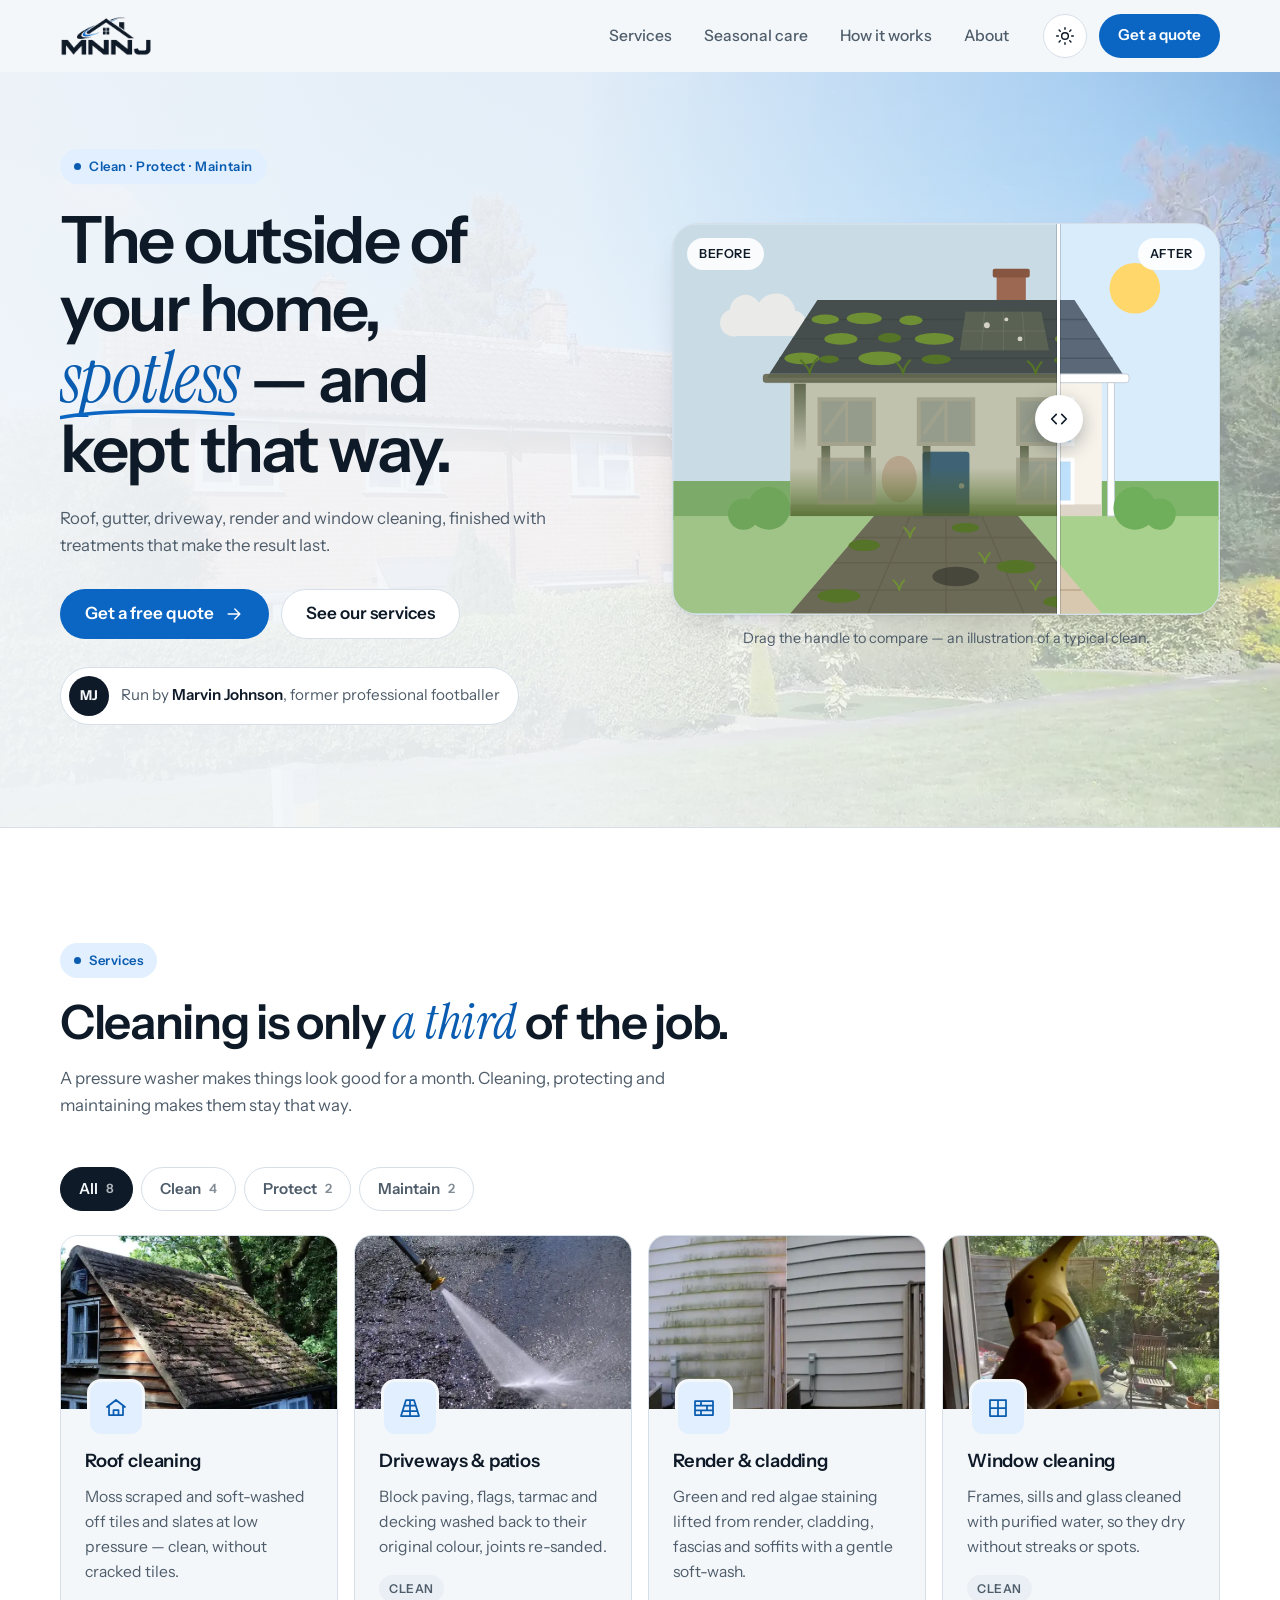
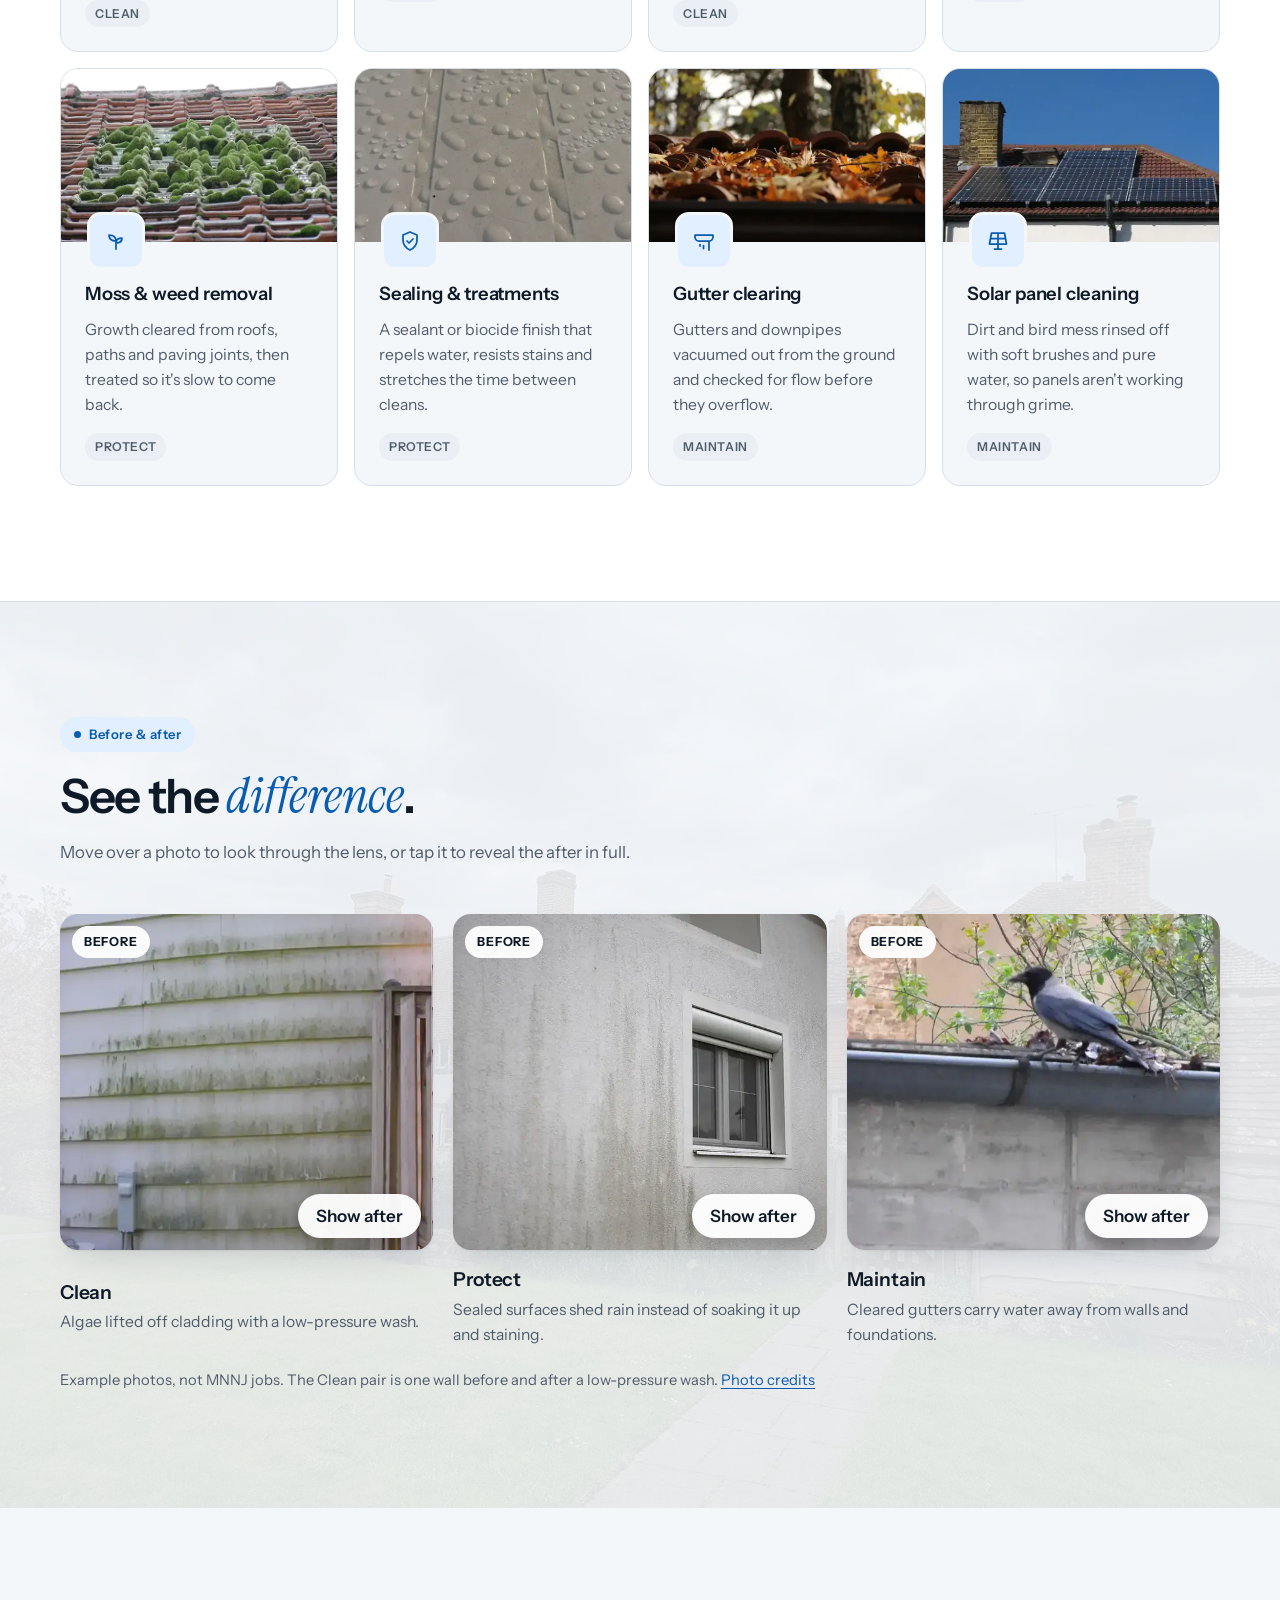
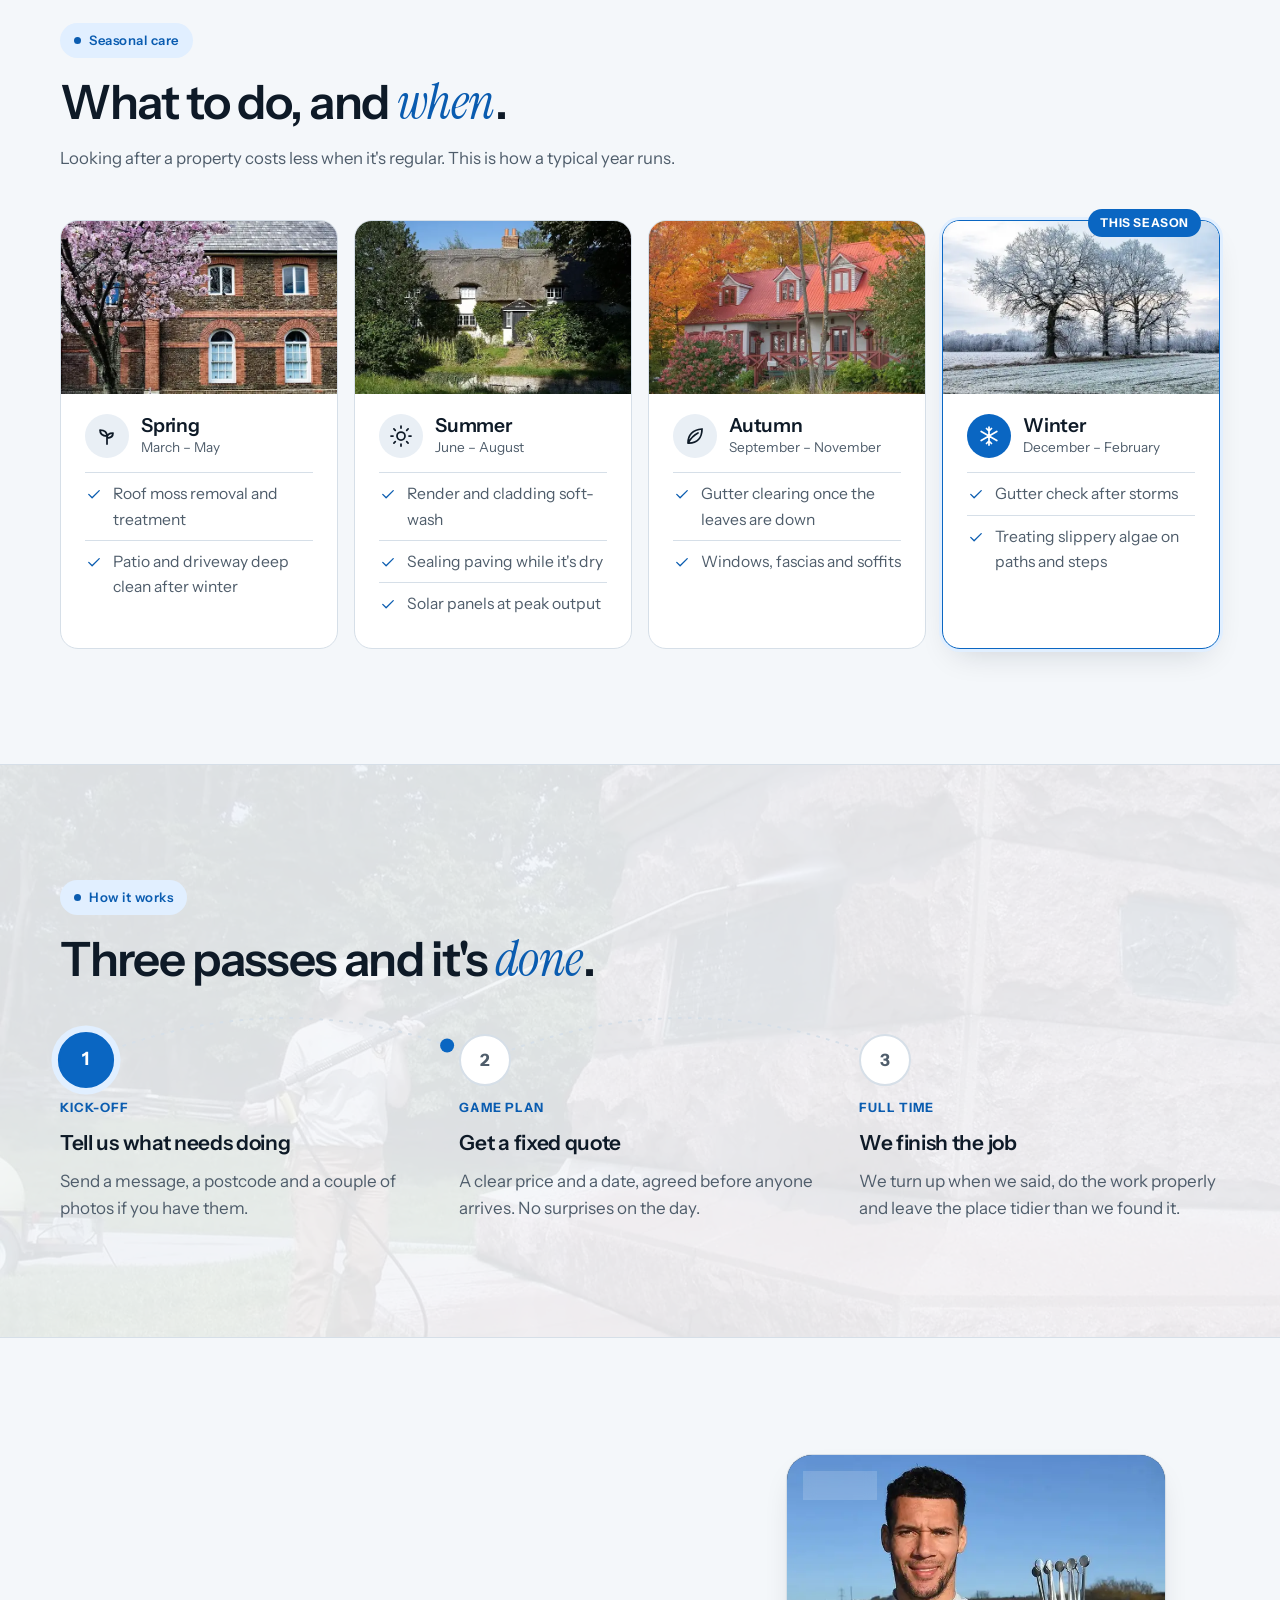
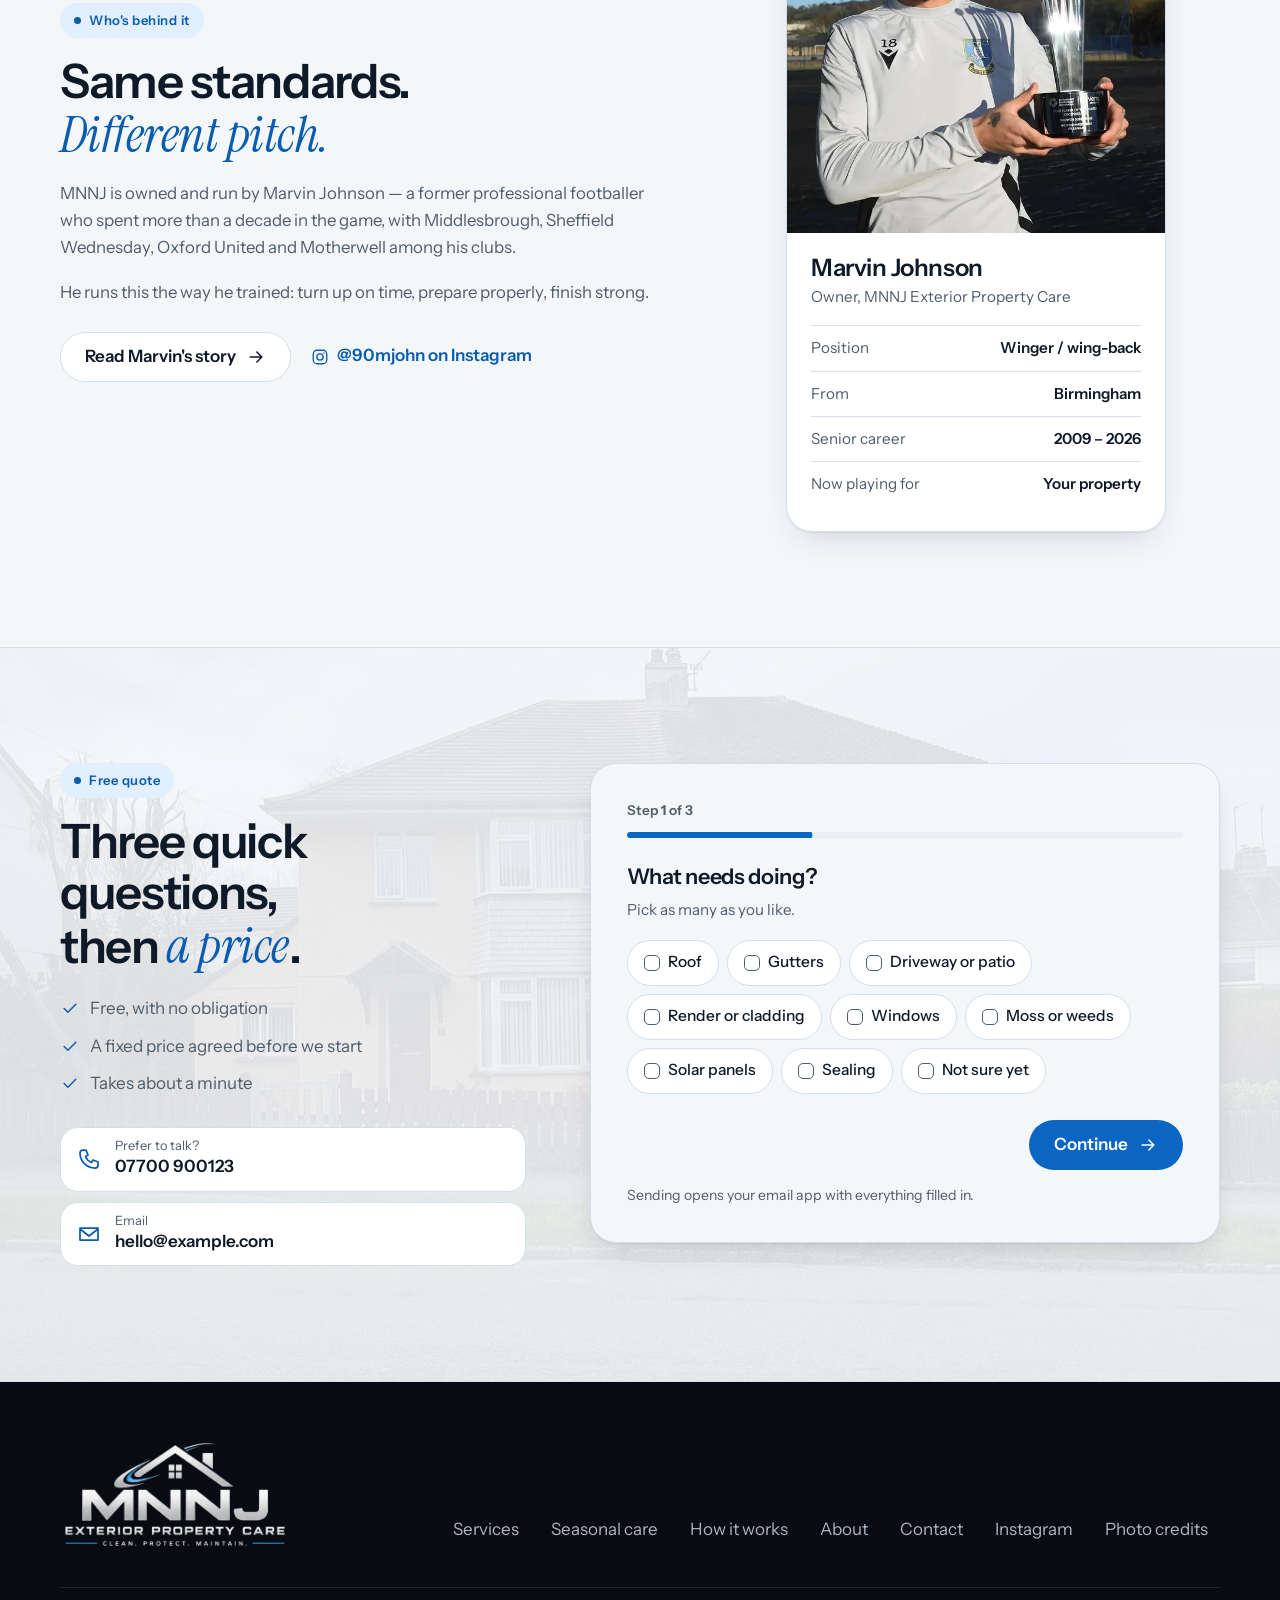
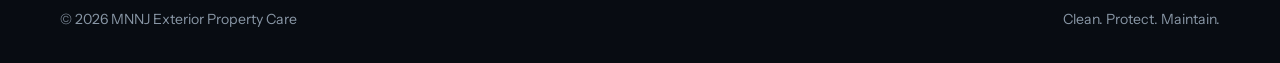
==== commit 521cf5d6: "Remove the design switcher Co-Authored-By: Claude Opus 5.5 <noreply@anthropic.com>" ====
--- a/v2/index.html
+++ b/v2/index.html
@@ -535,6 +535,5 @@
   </div>
 
   <script src="assets/js/main.js" defer></script>
-  <script src="../shared/design-switch.js" data-design="2" defer></script>
 </body>
 </html>
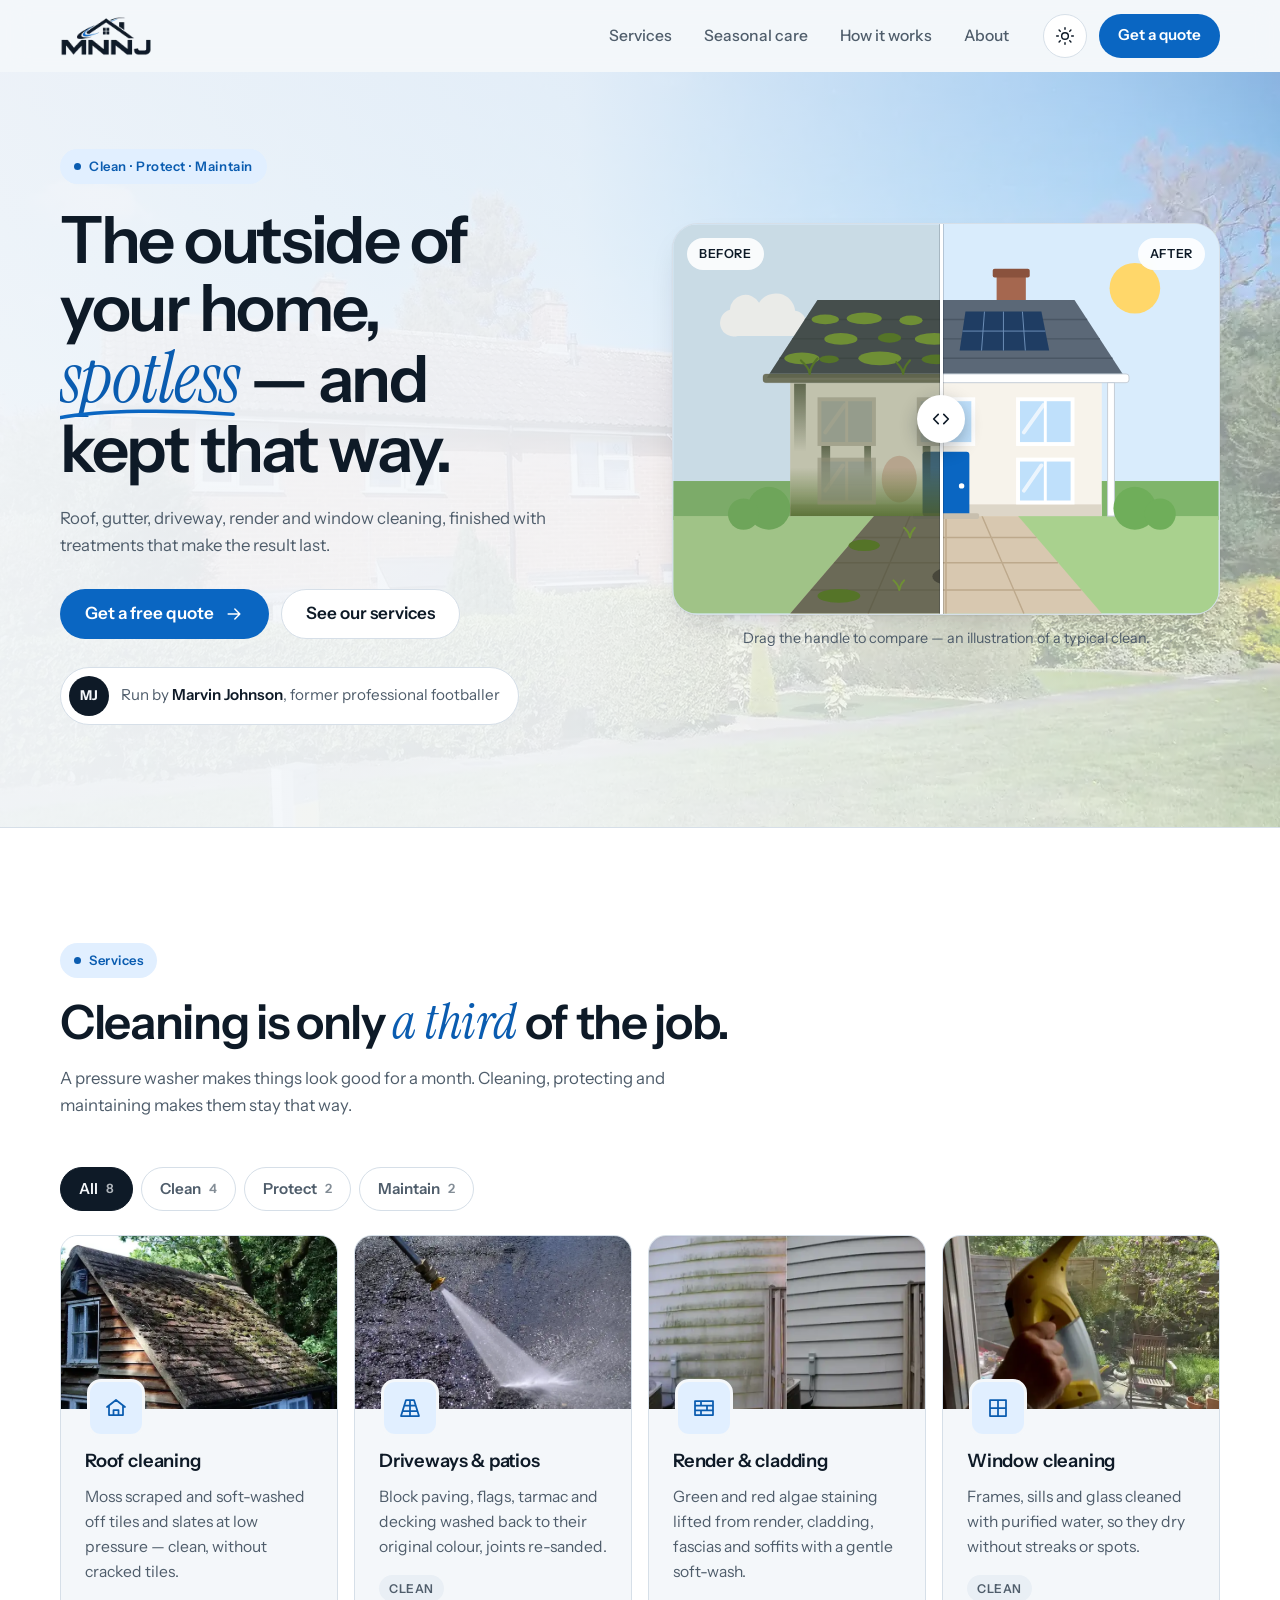
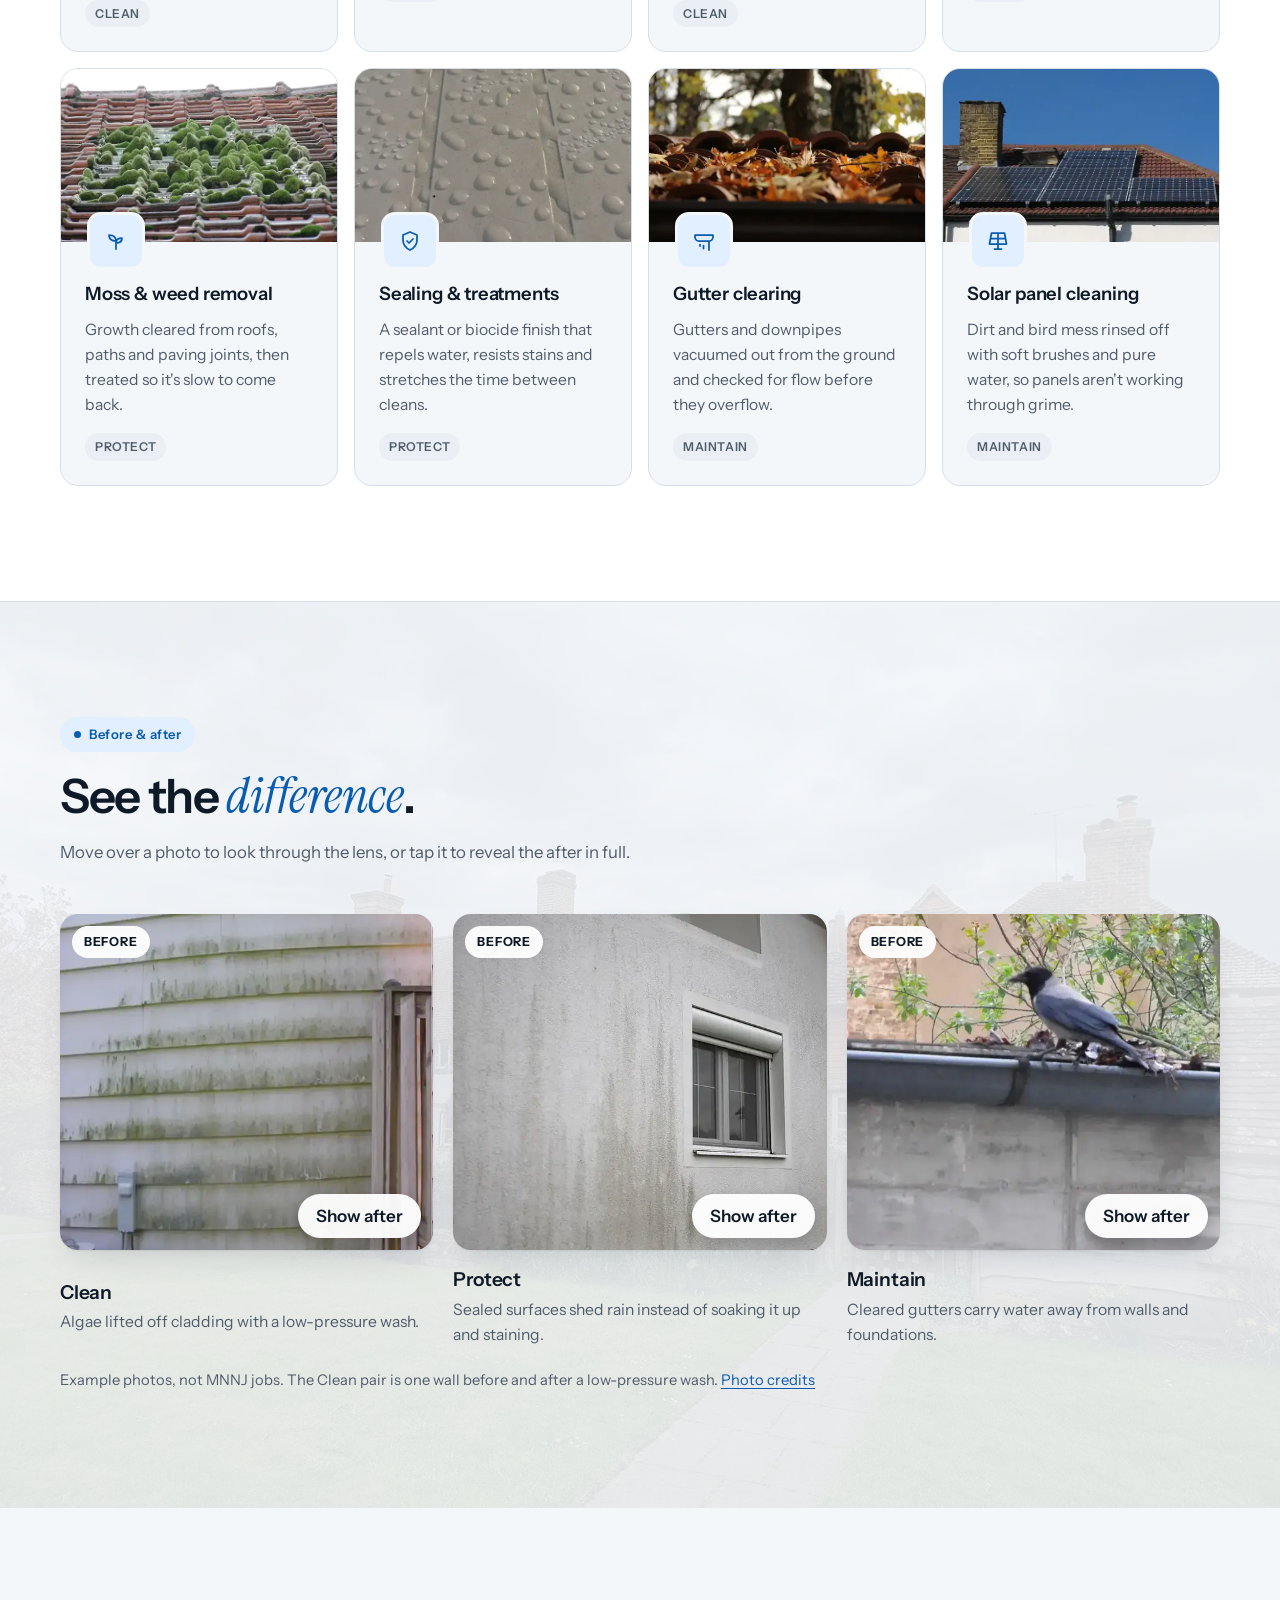
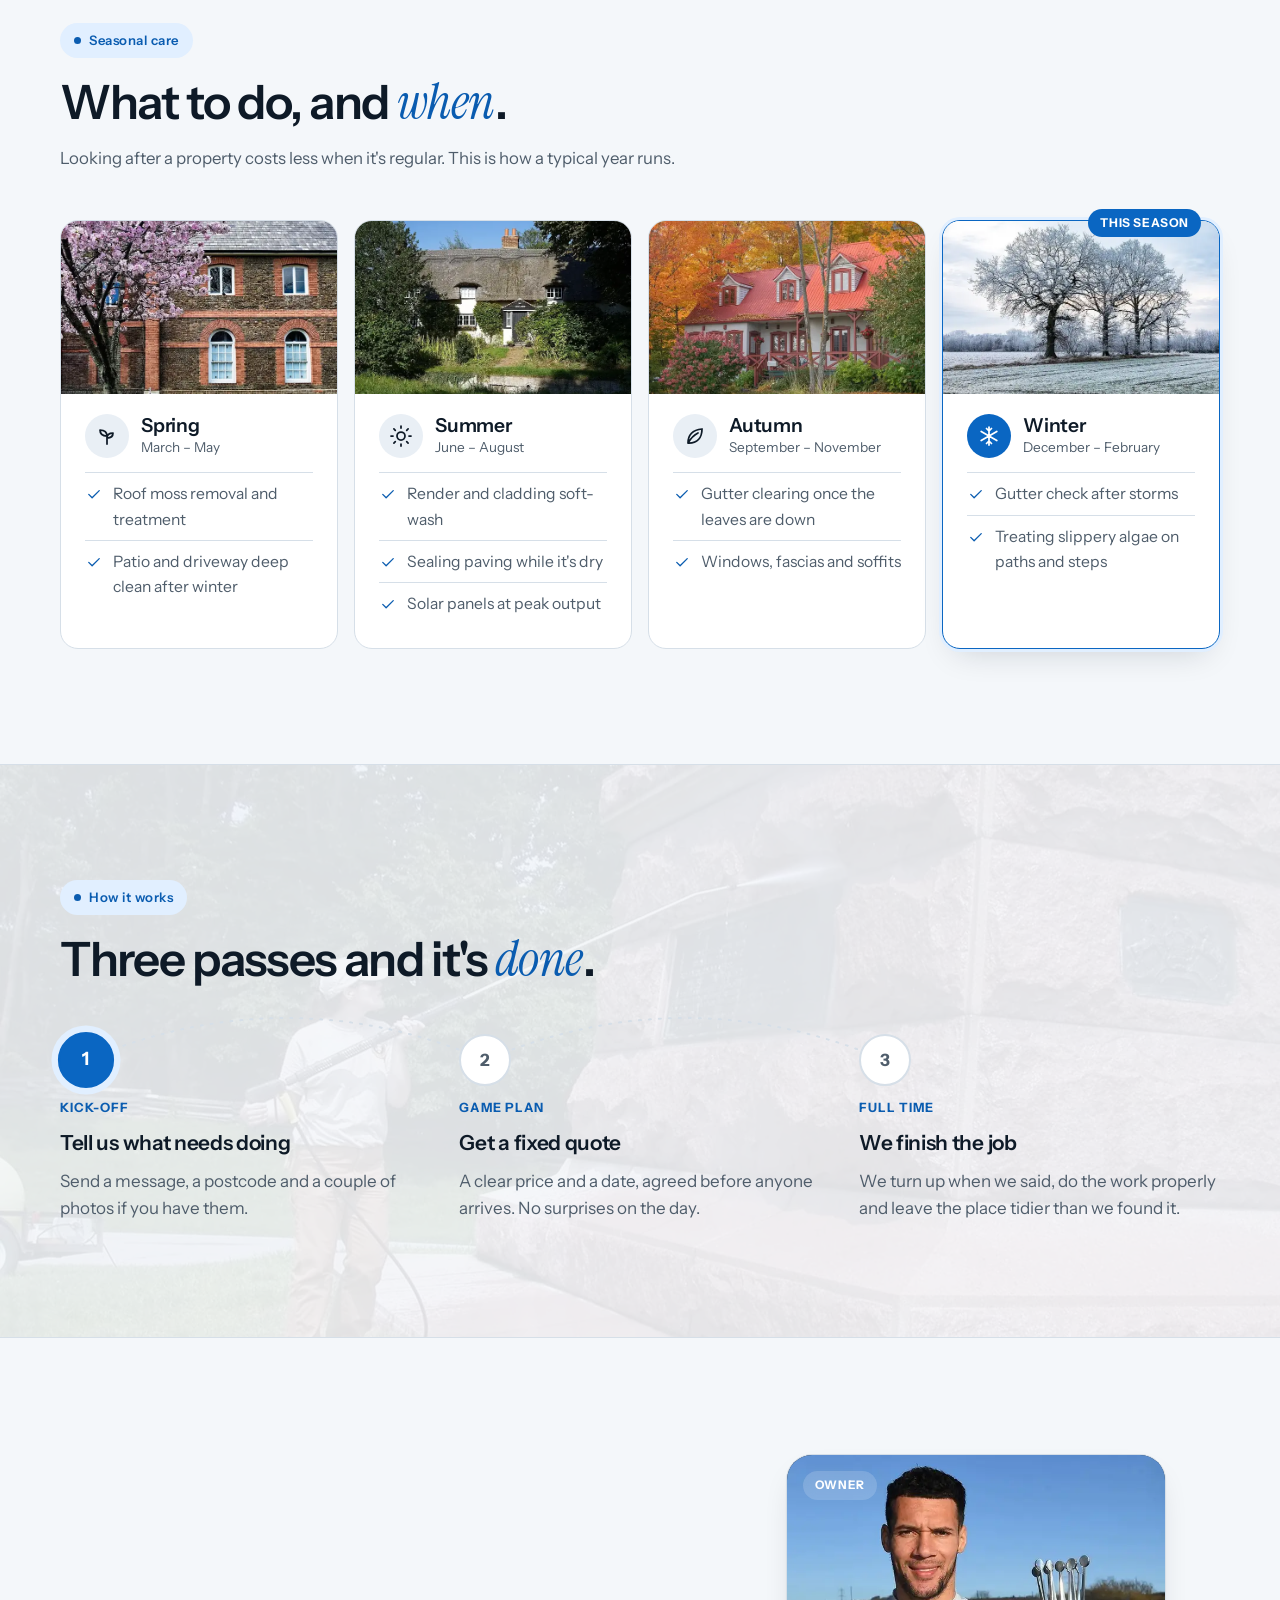
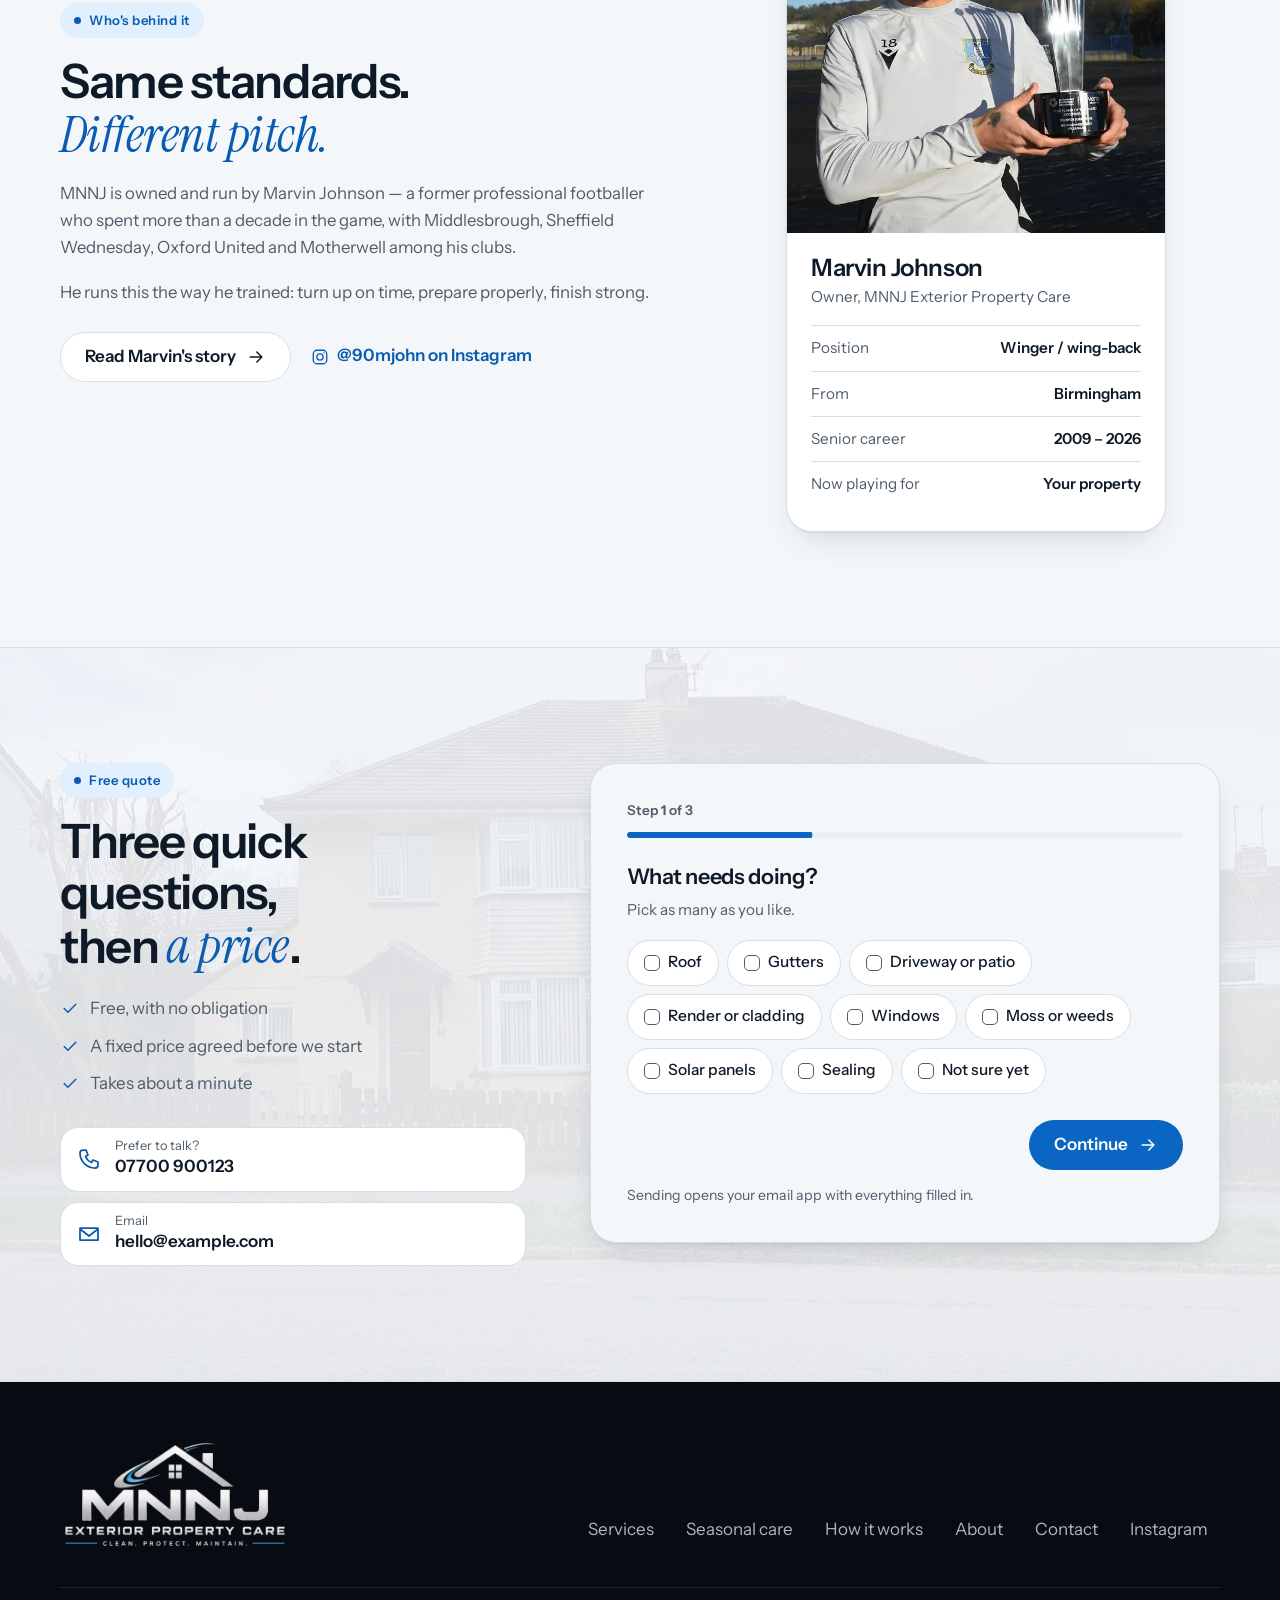
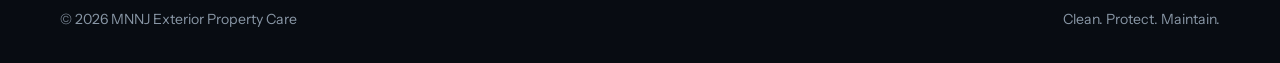
==== commit 5b80a173: "Hide the photo credits link in the home page footers Co-Authored-By: Claude Opus 5.5 <noreply@anthro" ====
--- a/v2/index.html
+++ b/v2/index.html
@@ -519,7 +519,7 @@
           <a href="about.html">About</a>
           <a href="#quote">Contact</a>
           <a href="https://www.instagram.com/90mjohn/" target="_blank" rel="noopener">Instagram</a>
-          <a href="../credits.html">Photo credits</a>
+          <!-- <a href="../credits.html">Photo credits</a> -->
         </nav>
       </div>
       <div class="footer__legal">
